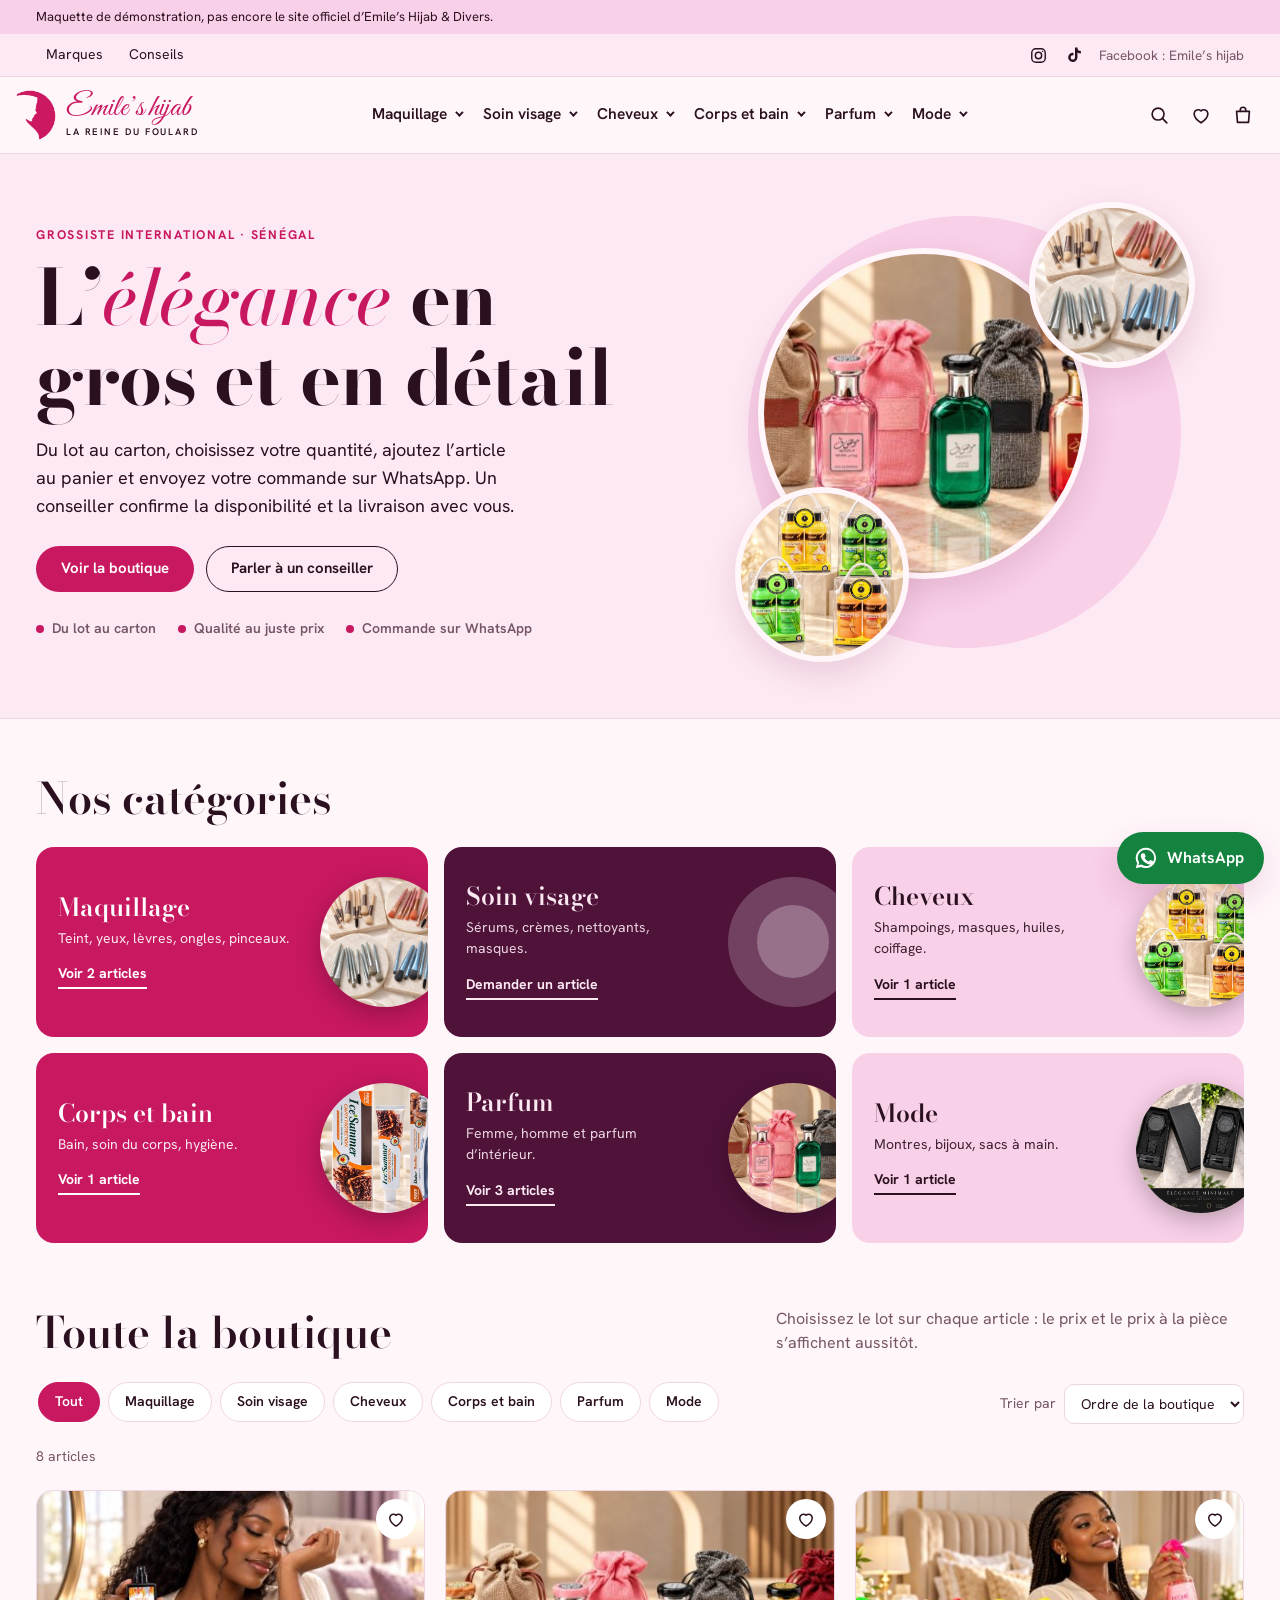
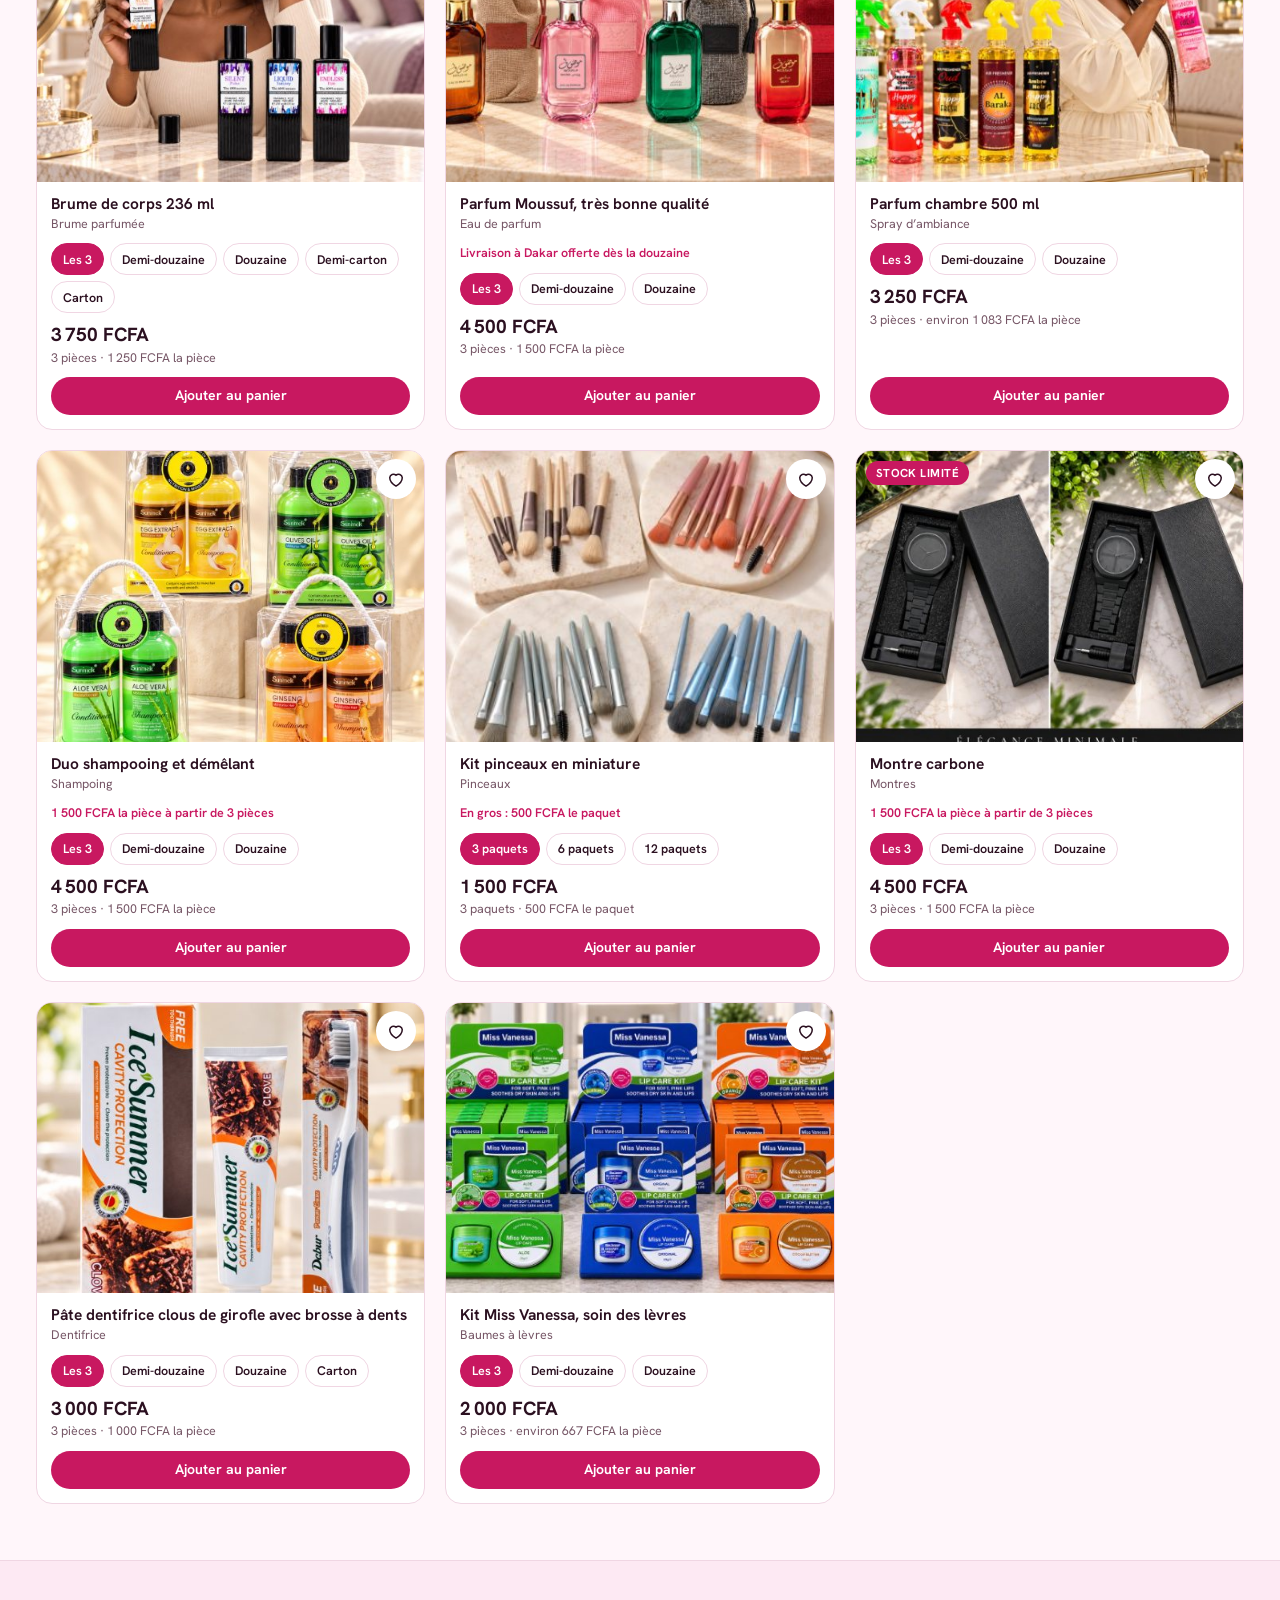
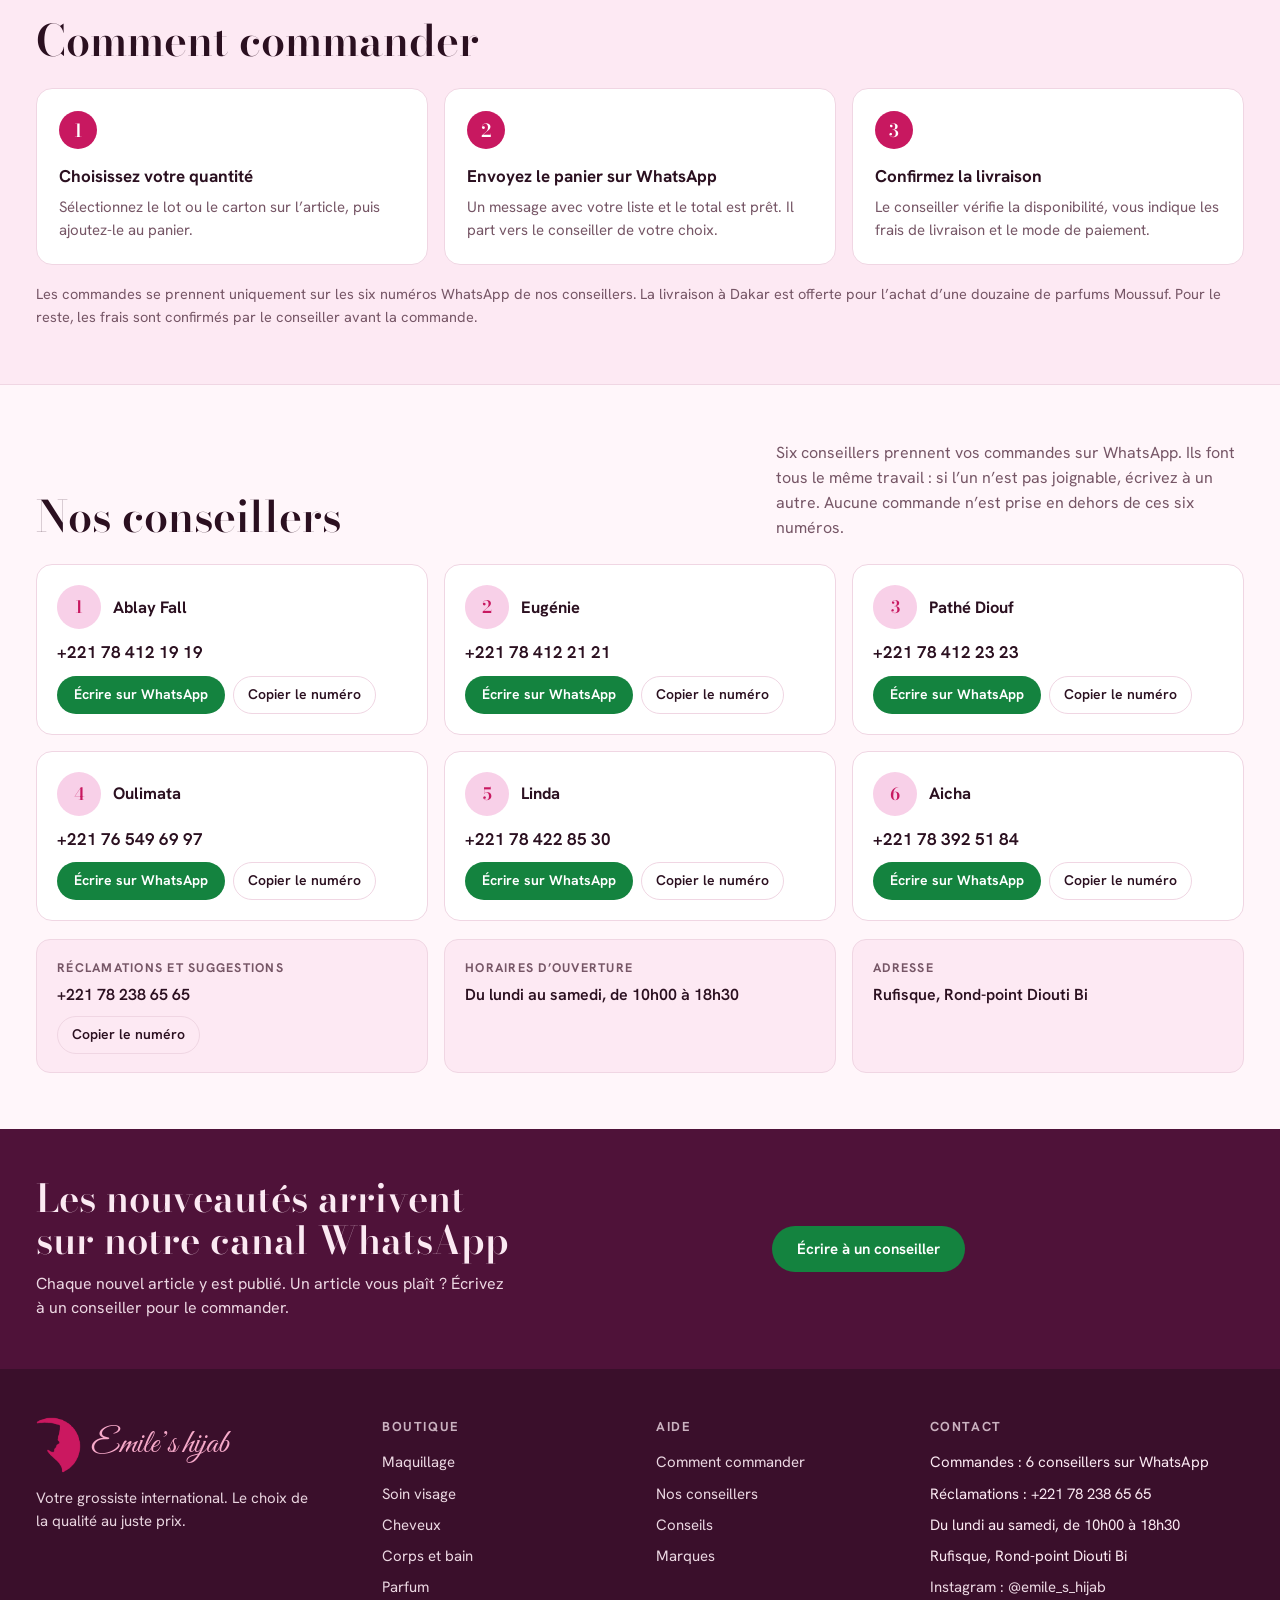
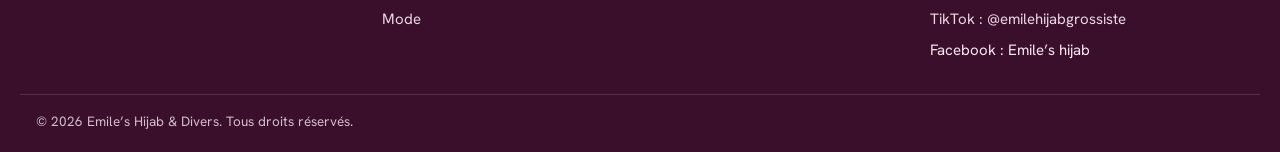
==== index.html @ d17f5749 "Place la boutique à la racine pour GitHub Pages index.html, _blob/ et .nojekyll sont maintenant à la" ====
<!doctype html><html><head><meta charset=utf8><meta name="robots" content="noindex,nofollow"><meta name=viewport content="width=device-width,initial-scale=1,viewport-fit=cover"><style>:root{color-scheme:light;box-sizing:border-box;padding-top:env(safe-area-inset-top,0px);padding-bottom:env(safe-area-inset-bottom,0px)}html{scroll-padding-top:env(safe-area-inset-top,0px)}body{margin:0;padding:0;font:14px -apple-system,BlinkMacSystemFont,sans-serif;background:#fff;color:#000}img{max-width:100%}[hidden]:not([hidden=until-found i]){display:none!important}</style></head><body>
<title>Emile’s Hijab & Divers</title>
<meta name="claude:viewport-fit-sides" content="cover">
<link rel="preconnect" href="https://fonts.googleapis.com">
<link rel="preconnect" href="https://fonts.gstatic.com" crossorigin>
<link rel="stylesheet" href="https://fonts.googleapis.com/css2?family=Bodoni+Moda:ital,opsz,wght@0,6..96,500;0,6..96,700;1,6..96,500&family=Great+Vibes&family=Hanken+Grotesk:wght@400;500;600;700&display=swap">
<style>
/* Concept : vitrine de boutique. Barre de rubriques, en-tête avec menus à colonnes, titre Bodoni sur rose poudré, photos rondes qui reprennent la sphère du logo, lots par quantité, panier qui envoie la commande sur WhatsApp. */
:root{
  --bg:#FFF6FA; --surface:#FFFFFF; --ink:#2B1020; --muted:#765666; --line:#F0D6E3;
  --brand:#C81860; --brand-deep:#A00F4D; --on-brand:#FFFFFF;
  --blush:#F8D0E8; --blush-soft:#FDE9F3;
  --plum:#3A0F2B; --on-plum:#FBE9F2; --aubergine:#4F1239;
  --wa:#14833F; --danger:#B3261E; --shadow:0 12px 32px rgba(120,20,70,.14);
  --font-display:'Bodoni Moda','Didot','Bodoni 72',Georgia,serif;
  --font-body:'Hanken Grotesk',system-ui,-apple-system,'Segoe UI',Roboto,sans-serif;
  --font-script:'Great Vibes','Snell Roundhand','Brush Script MT',cursive;
}
@media (prefers-color-scheme: dark){
  :root:not([data-theme="light"]){
    --bg:#1B0A14; --surface:#27101D; --ink:#FBEAF2; --muted:#C9A2B5; --line:#44202F;
    --brand:#F0679B; --brand-deep:#FF8DB8; --on-brand:#2B0A1B;
    --blush:#3F1B2D; --blush-soft:#2E1424;
    --plum:#12060D; --on-plum:#FBE9F2; --aubergine:#6B1D4C;
    --danger:#FF8A80; --shadow:0 12px 32px rgba(0,0,0,.45); color-scheme:dark;
  }
}
:root[data-theme="dark"]{
  --bg:#1B0A14; --surface:#27101D; --ink:#FBEAF2; --muted:#C9A2B5; --line:#44202F;
  --brand:#F0679B; --brand-deep:#FF8DB8; --on-brand:#2B0A1B;
  --blush:#3F1B2D; --blush-soft:#2E1424;
  --plum:#12060D; --on-plum:#FBE9F2; --aubergine:#6B1D4C;
  --danger:#FF8A80; --shadow:0 12px 32px rgba(0,0,0,.45); color-scheme:dark;
}

*,*::before,*::after{box-sizing:border-box}
[hidden]{display:none!important}
body{margin:0;background:var(--bg);color:var(--ink);font:400 16px/1.55 var(--font-body);-webkit-font-smoothing:antialiased;overflow-x:clip}
body::before{content:"";position:fixed;inset:0 0 auto;height:env(safe-area-inset-top,0px);z-index:60;background:var(--bg)}
img,svg{max-width:100%}
a{color:inherit}
button{font:inherit;color:inherit;cursor:pointer}
h1,h2,h3,p{margin:0}
ul{margin:0;padding:0;list-style:none}
:focus-visible{outline:3px solid var(--brand);outline-offset:2px;border-radius:6px}
.wrap{width:100%;max-width:1240px;margin-left:auto;margin-right:auto;padding-left:max(16px,env(safe-area-inset-left,0px));padding-right:max(16px,env(safe-area-inset-right,0px))}
.sr-only{position:absolute;width:1px;height:1px;overflow:hidden;clip:rect(0 0 0 0);white-space:nowrap}

/* Boutons */
.btn{display:inline-flex;align-items:center;justify-content:center;gap:8px;min-height:46px;padding:0 24px;border-radius:999px;border:1.5px solid transparent;font-weight:650;font-size:15px;text-decoration:none;text-align:center;transition:background .2s,transform .15s}
.btn:active{transform:scale(.98)}
.btn-primary{background:var(--brand);color:var(--on-brand)}
.btn-primary:hover{background:var(--brand-deep)}
.btn-ghost{background:transparent;border-color:var(--ink);color:var(--ink)}
.btn-ghost:hover{background:var(--ink);color:var(--bg)}
.btn-wa{background:var(--wa);color:#fff}
.btn-wa:hover{filter:brightness(1.1)}
.btn-wa[aria-disabled="true"]{opacity:.45;pointer-events:none}
.btn-sm{min-height:38px;padding:0 16px;font-size:14px}

/* Note d'aperçu */
.preview-note{background:var(--blush);color:var(--ink);font-size:13px}
.preview-in{display:flex;align-items:center;justify-content:space-between;gap:12px;padding-top:7px;padding-bottom:7px}
.preview-in button{border:0;background:none;width:32px;height:32px;border-radius:50%;flex:none;font-size:16px}
#noteClose{display:none}

/* Barre de rubriques */
.util{display:none;background:var(--blush-soft);border-bottom:1px solid var(--line);font-size:14px}
@media (min-width:900px){.util{display:block}}
.util-in{display:flex;align-items:center;justify-content:space-between;gap:16px;min-height:42px}
.util-links{display:flex;align-items:center;gap:6px}
.util-link{display:inline-flex;align-items:center;min-height:36px;padding:0 10px;border:0;background:none;border-radius:8px;font-size:14px;text-decoration:none}
.util-link:hover{color:var(--brand);background:var(--surface)}
.util-dd{position:relative}
.util-menu{position:absolute;left:0;top:100%;z-index:46;min-width:200px;padding:8px;background:var(--surface);border:1px solid var(--line);border-radius:12px;box-shadow:var(--shadow)}
.util-menu button{display:block;width:100%;padding:9px 12px;border:0;background:none;border-radius:8px;text-align:left;font-size:14.5px}
.util-menu button:hover{background:var(--blush-soft);color:var(--brand)}
.util-soc{display:flex;align-items:center;gap:2px;color:var(--muted);font-size:13.5px}
.util-soc a{display:grid;place-items:center;width:34px;height:34px;border-radius:50%;color:var(--ink)}
.util-soc a:hover{background:var(--surface);color:var(--brand)}
.util-soc .fb{margin-left:6px}

/* En-tête */
.site-head{position:sticky;top:env(safe-area-inset-top,0px);z-index:40;background:var(--bg);border-bottom:1px solid var(--line)}
.head-in{display:flex;align-items:center;gap:12px;min-height:76px}
.logo{display:flex;align-items:center;gap:10px;min-width:0;flex:0 1 auto;text-decoration:none}
.logo-mark{display:block;height:50px;width:auto;flex:none}
.logo-text{display:flex;flex-direction:column;gap:3px;min-width:0;white-space:nowrap}
.logo-name{font:400 28px/1 var(--font-script);color:var(--brand)}
.logo-tag{display:none;font:600 9.5px/1 var(--font-body);letter-spacing:.2em;text-transform:uppercase;color:var(--ink)}
@media (max-width:599px){.head-in{gap:4px}.logo{gap:8px}.logo-mark{height:42px}.logo-name{font-size:25px}.icon-btn{width:38px;height:38px}}
@media (max-width:480px){#favBtn{display:none}}
@media (min-width:600px){.logo-name{font-size:36px}.logo-tag{display:block}.logo-mark{height:56px}}
.icon-btn{position:relative;display:grid;place-items:center;flex:none;width:42px;height:42px;border:0;background:none;border-radius:50%;color:var(--ink)}
.icon-btn:hover{background:var(--blush-soft)}
.icon-btn .count{position:absolute;top:2px;right:0;min-width:18px;height:18px;padding:0 5px;border-radius:9px;background:var(--brand);color:var(--on-brand);font-size:11px;font-weight:700;line-height:18px;text-align:center;font-variant-numeric:tabular-nums}
.head-right{display:flex;align-items:center;gap:6px;margin-left:auto}
.head-actions{display:flex;align-items:center}
.menu-btn{order:-1}
.main-nav{display:none}
.phone{display:none;position:relative}
.phone-btn{display:flex;align-items:center;gap:10px;padding:4px 8px;border:0;background:none;border-radius:12px;text-align:left;color:var(--brand)}
.phone-btn:hover{background:var(--blush-soft)}
.phone-btn svg{flex:none}
.phone-txt{display:flex;flex-direction:column;line-height:1.2;white-space:nowrap}
.phone-txt b{font-size:17px;font-variant-numeric:tabular-nums}
.phone-txt small{font-size:12px;color:var(--muted)}
.phone-menu{position:absolute;right:0;top:calc(100% + 10px);z-index:46;width:300px;padding:12px;background:var(--surface);border:1px solid var(--line);border-radius:14px;box-shadow:var(--shadow)}
.phone-menu h3{font-size:13px;letter-spacing:.1em;text-transform:uppercase;color:var(--muted);margin:2px 4px 8px}
.phone-menu{max-height:calc(100vh - 150px);overflow-y:auto}
.phone-rule{margin:8px 4px;padding:8px 10px;background:var(--blush-soft);border-radius:10px;font-size:13px;color:var(--ink)}
.phone-info{border-top:1px solid var(--line);padding:6px 4px 0;font-size:13.5px}
.phone-info p{margin:8px 0}
.phone-info b{display:block;font-size:12px;letter-spacing:.08em;text-transform:uppercase;color:var(--muted);font-weight:700}
.phone-row{display:flex;align-items:center;justify-content:space-between;gap:10px;padding:8px 4px;border-top:1px solid var(--line);font-size:14.5px}
.phone-row b{display:block;font-variant-numeric:tabular-nums}
.phone-row span{color:var(--muted);font-size:12.5px}
@media (min-width:1100px){
  .menu-btn{display:none}
  .main-nav{display:block;flex:1;align-self:stretch}
  .main-nav>ul{display:flex;height:100%;justify-content:center;gap:2px}
  .main-nav>ul>li{display:flex;align-items:stretch}
  .main-nav>ul>li.rel{position:relative}
  .nav-link{display:flex;align-items:center;gap:8px;padding:0 14px;border:0;background:none;font-weight:600;font-size:15.5px;white-space:nowrap;text-decoration:none;border-bottom:3px solid transparent}
  .has-mega>.nav-link::after{content:"";width:6px;height:6px;border:solid currentColor;border-width:0 2px 2px 0;transform:rotate(45deg) translateY(-2px)}
  .nav-link:hover,.has-mega:focus-within>.nav-link,.has-mega:hover>.nav-link{color:var(--brand);border-bottom-color:var(--brand)}
  .mega-wide,.mega-flat{display:none;z-index:45;background:var(--surface);box-shadow:var(--shadow)}
  .mega-wide{position:absolute;left:0;right:0;top:100%;border-top:1px solid var(--line);max-height:calc(100vh - 160px);overflow:auto}
  .mega-flat{position:absolute;left:0;top:100%;min-width:260px;padding:10px;border:1px solid var(--line);border-radius:14px}
  .has-mega:hover>.mega-wide,.has-mega:focus-within>.mega-wide{display:block}
  .has-mega:hover>.mega-flat,.has-mega:focus-within>.mega-flat{display:block}
  .mega-wide-in{display:grid;grid-template-columns:repeat(auto-fit,minmax(210px,1fr));gap:26px 36px;padding-top:26px;padding-bottom:30px}
  .mega-col h3{margin-bottom:10px}
  .mega-col h3 button{padding:0;border:0;background:none;text-align:left;font:600 1.2rem/1.25 var(--font-display)}
  .mega-col h3 button:hover,.mega-col li button:hover{color:var(--brand)}
  .mega-col li button{display:block;padding:5px 0;border:0;background:none;text-align:left;font-size:15px}
  .mega-flat button{display:block;width:100%;padding:9px 12px;border:0;background:none;border-radius:8px;text-align:left;font-size:15px}
  .mega-flat button:hover{background:var(--blush-soft);color:var(--brand)}
  .mega-flat .all{font-weight:700;border-bottom:1px solid var(--line);border-radius:8px 8px 0 0;margin-bottom:4px}
}
@media (min-width:1100px){.site-head>.wrap{max-width:1440px}.nav-link{padding:0 10px!important}}
@media (min-width:1300px){.phone{display:block}}
@media (min-width:1100px) and (max-width:1419px){.logo-name{font-size:31px}.logo-mark{height:50px}}
@media (min-width:1420px){.nav-link{padding:0 13px!important}}
.search-row{border-top:1px solid var(--line);padding-top:10px;padding-bottom:12px}
.search-row input{width:100%;min-height:46px;padding:0 18px;border:1.5px solid var(--line);border-radius:999px;background:var(--surface);color:var(--ink);font:inherit}
.search-row input:focus{border-color:var(--brand);outline:none}

/* Héros */
.hero{background:var(--blush-soft);border-bottom:1px solid var(--line);overflow:hidden}
.hero-in{display:grid;grid-template-columns:1.05fr .95fr;gap:32px;align-items:center;padding-top:48px;padding-bottom:56px}
.eyebrow{font-size:12.5px;font-weight:700;letter-spacing:.14em;text-transform:uppercase;color:var(--brand)}
.hero h1{font:700 clamp(2.6rem,7vw,4.8rem)/1.04 var(--font-display);letter-spacing:-.01em;text-wrap:balance;margin:14px 0 18px}
.hero h1 em{font-style:italic;font-weight:500;color:var(--brand)}
.hero p.lead{max-width:48ch;font-size:18px;color:var(--ink)}
.hero-cta{display:flex;flex-wrap:wrap;gap:12px;margin-top:26px}
.hero-points{display:flex;flex-wrap:wrap;gap:8px 22px;margin-top:26px;font-size:14px;font-weight:600;color:var(--muted)}
.hero-points span::before{content:"";display:inline-block;width:8px;height:8px;margin-right:8px;border-radius:50%;background:var(--brand)}
.hero-art{position:relative;width:100%;max-width:460px;aspect-ratio:1;justify-self:center;animation:float 9s ease-in-out infinite}
.hero-art::before{content:"";position:absolute;inset:3%;border-radius:50%;background:var(--blush)}
.orb{position:absolute;margin:0;border-radius:50%;overflow:hidden;border:6px solid var(--bg);box-shadow:var(--shadow);background:var(--blush)}
.orb img{display:block;width:100%;height:100%;object-fit:cover}
.orb-1{left:5%;top:10%;width:72%;aspect-ratio:1}
.orb-2{right:0;top:0;width:36%;aspect-ratio:1}
.orb-3{left:0;bottom:0;width:38%;aspect-ratio:1}
@keyframes float{50%{transform:translateY(-8px)}}
@media (max-width:860px){
  .hero-in{grid-template-columns:1fr;padding-top:32px;padding-bottom:36px}
  .hero-art{max-width:340px}
}

/* Sections */
.section{padding-top:56px;padding-bottom:56px}
.sec-head{display:flex;align-items:flex-end;justify-content:space-between;flex-wrap:wrap;gap:8px 24px;margin-bottom:24px}
.sec-head h2{font:600 clamp(1.8rem,4.4vw,2.7rem)/1.1 var(--font-display);text-wrap:balance}
.sec-head p{color:var(--muted);max-width:52ch}
.section[id]{scroll-margin-top:96px}
.band{background:var(--blush-soft);border-top:1px solid var(--line);border-bottom:1px solid var(--line)}

/* Tuiles de catégories */
.tiles{display:grid;grid-template-columns:repeat(3,1fr);gap:16px}
.tile{position:relative;display:grid;grid-template-columns:1fr 130px;gap:8px;align-items:center;min-height:190px;padding:20px 0 20px 22px;border-radius:18px;overflow:hidden;text-align:left;color:inherit;text-decoration:none}
.tile h3{font:600 1.55rem/1.1 var(--font-display);margin-bottom:6px}
.tile p{font-size:14px;opacity:.9}
.tile .go{display:inline-block;margin-top:14px;font-weight:700;font-size:14px;border-bottom:2px solid currentColor;padding-bottom:2px}
.tile-art{display:block;width:130px;aspect-ratio:1;border-radius:50%;overflow:hidden;transform:translateX(22px);box-shadow:0 8px 24px rgba(0,0,0,.25)}
.tile-art img{display:block;width:100%;height:100%;object-fit:cover}
.tile-art.deco{background:rgba(255,255,255,.2);box-shadow:none;display:grid;place-items:center}
.tile-art.deco::after{content:"";width:56%;height:56%;border-radius:50%;background:rgba(255,255,255,.25)}
.tile-1{background:var(--brand);color:var(--on-brand)}
.tile-2{background:var(--aubergine);color:#FBE9F2}
.tile-3{background:var(--blush);color:var(--ink)}
@media (max-width:900px){.tiles{grid-template-columns:repeat(2,1fr)}}
@media (max-width:620px){.tiles{grid-template-columns:1fr}}

/* Boutique */
.shop{scroll-margin-top:100px;padding-top:8px}
.toolbar{display:flex;flex-wrap:wrap;align-items:center;justify-content:space-between;gap:12px 20px;margin-bottom:12px}
.chips{display:flex;gap:8px;overflow-x:auto;max-width:100%;padding:2px 2px 6px}
.chip{flex:none;min-height:40px;padding:0 16px;border:1.5px solid var(--line);border-radius:999px;background:var(--surface);font-weight:600;font-size:14px;white-space:nowrap}
.chip:hover{border-color:var(--brand)}
.chip[aria-pressed="true"]{background:var(--brand);border-color:var(--brand);color:var(--on-brand)}
.sort{display:flex;align-items:center;gap:8px;font-size:14px;color:var(--muted)}
.sort select{min-height:40px;padding:0 12px;border:1.5px solid var(--line);border-radius:10px;background:var(--surface);color:var(--ink);font:inherit}
.status{display:flex;flex-wrap:wrap;align-items:center;gap:10px;min-height:34px;margin-bottom:16px;font-size:14px;color:var(--muted)}
.pill{display:inline-flex;align-items:center;gap:6px;padding:4px 6px 4px 12px;border-radius:999px;background:var(--blush);color:var(--ink);font-weight:600}
.pill button{width:24px;height:24px;border:0;border-radius:50%;background:var(--surface);font-size:13px;line-height:1}
.grid{display:grid;grid-template-columns:repeat(2,minmax(0,1fr));gap:14px}
@media (min-width:820px){.grid{grid-template-columns:repeat(3,minmax(0,1fr));gap:20px}}
.card{display:flex;flex-direction:column;min-width:0;background:var(--surface);border:1px solid var(--line);border-radius:16px;overflow:hidden}
.card-art{position:relative;aspect-ratio:4/3;overflow:hidden;background:var(--blush-soft)}
.card-art img{display:block;width:100%;height:100%;object-fit:cover}
.badge{position:absolute;left:10px;top:10px;padding:3px 10px;border-radius:999px;background:var(--brand);color:var(--on-brand);font-size:11.5px;font-weight:700;letter-spacing:.04em;text-transform:uppercase}
.fav{position:absolute;right:8px;top:8px;display:grid;place-items:center;width:40px;height:40px;border:0;border-radius:50%;background:var(--surface);color:var(--ink)}
.fav svg{width:20px;height:20px;fill:none;stroke:currentColor;stroke-width:1.8}
.fav[aria-pressed="true"] svg{fill:var(--brand);stroke:var(--brand)}
.card-body{display:flex;flex-direction:column;gap:10px;flex:1;padding:12px 14px 14px}
.card h3{font:650 15.5px/1.3 var(--font-body)}
.meta{font-size:12.5px;color:var(--muted)}
.note{font-size:12.5px;font-weight:600;color:var(--brand)}
.packs{display:flex;flex-wrap:wrap;gap:6px}
.pack{min-height:32px;padding:0 11px;border:1.5px solid var(--line);border-radius:999px;background:var(--surface);font-size:12.5px;font-weight:600}
.pack:hover{border-color:var(--brand)}
.pack[aria-pressed="true"]{border-color:var(--brand);background:var(--brand);color:var(--on-brand)}
.price-row{display:flex;flex-direction:column;gap:0}
.price{font:700 19px/1.3 var(--font-body);font-variant-numeric:tabular-nums}
.pinfo{font-size:12.5px;color:var(--muted);font-variant-numeric:tabular-nums}
.card .btn{margin-top:auto;width:100%}
.empty{grid-column:1/-1;padding:44px 20px;text-align:center;border:1.5px dashed var(--line);border-radius:16px;color:var(--muted)}
.empty h3{font:600 1.35rem/1.25 var(--font-display);color:var(--ink);margin-bottom:6px}
.empty p{max-width:46ch;margin:0 auto 16px}
.empty-cta{display:flex;flex-wrap:wrap;justify-content:center;gap:10px}

/* Étapes */
.steps{display:grid;grid-template-columns:repeat(3,1fr);gap:16px;counter-reset:s;list-style:none;padding:0;margin:0}
.step{padding:22px;border:1px solid var(--line);border-radius:16px;background:var(--surface)}
.step::before{counter-increment:s;content:counter(s);display:grid;place-items:center;width:38px;height:38px;margin-bottom:14px;border-radius:50%;background:var(--brand);color:var(--on-brand);font:600 18px var(--font-display)}
.step h3{font-size:17px;margin-bottom:6px}
.step p{color:var(--muted);font-size:15px}
.ship-note{margin-top:18px;font-size:14.5px;color:var(--muted)}
@media (max-width:820px){.steps{grid-template-columns:1fr}}

/* Conseillers */
.advisors{display:grid;grid-template-columns:repeat(3,1fr);gap:16px}
.adv{display:flex;flex-direction:column;gap:10px;min-width:0;padding:20px;border:1px solid var(--line);border-radius:16px;background:var(--surface)}
.adv-top{display:flex;align-items:center;gap:12px}
.adv-dot{display:grid;place-items:center;flex:none;width:44px;height:44px;border-radius:50%;background:var(--blush);color:var(--brand);font:600 17px var(--font-display)}
.adv h3{font-size:16.5px;line-height:1.25}
.adv-num{margin-top:auto;font-weight:650;font-size:17px;font-variant-numeric:tabular-nums}
.adv-actions{display:flex;gap:8px;flex-wrap:wrap}
.adv-off{margin-top:auto;color:var(--muted);font-size:14.5px}
.adv.off{border-style:dashed;background:transparent}
.copy{min-height:38px;padding:0 14px;border:1.5px solid var(--line);border-radius:999px;background:transparent;font-size:14px;font-weight:600}
.copy:hover{border-color:var(--brand);color:var(--brand)}
@media (max-width:980px){.advisors{grid-template-columns:repeat(2,1fr)}}
@media (max-width:620px){.advisors{grid-template-columns:1fr}}

/* Infos pratiques */
.info-row{display:grid;grid-template-columns:repeat(3,1fr);gap:16px;margin-top:18px}
.info{padding:18px 20px;border-radius:14px;background:var(--blush-soft);border:1px solid var(--line)}
.info h3{font-size:12.5px;letter-spacing:.1em;text-transform:uppercase;color:var(--muted);margin-bottom:6px}
.info p{font-weight:600;font-variant-numeric:tabular-nums}
.info .copy{margin-top:8px}
@media (max-width:820px){.info-row{grid-template-columns:1fr}}

/* Conseils */
.tips{display:grid;grid-template-columns:repeat(3,1fr);gap:16px}
.tip{padding:24px;border-left:3px solid var(--brand);background:var(--surface);border-radius:0 14px 14px 0}
.tip h3{font:600 1.25rem/1.25 var(--font-display);margin-bottom:8px}
.tip p{color:var(--muted);font-size:15px}
@media (max-width:820px){.tips{grid-template-columns:1fr}}

/* Recherche en fenêtre */
.modal{position:fixed;inset:0;z-index:85;display:flex;align-items:flex-start;justify-content:center;padding:max(16px,env(safe-area-inset-top,0px)) max(16px,env(safe-area-inset-right,0px)) 16px max(16px,env(safe-area-inset-left,0px));background:rgba(20,5,14,.55);overflow-y:auto}
.modal[hidden]{display:none}
.modal-box{position:relative;width:100%;max-width:720px;margin-top:8vh;padding:34px 26px 28px;background:var(--surface);border-radius:20px;box-shadow:var(--shadow)}
.modal-x{position:absolute;top:8px;right:8px}
.modal h2{font:600 1.7rem/1.2 var(--font-display);text-align:center;margin:0 28px 18px}
.sfield{display:flex;align-items:center;gap:6px;padding:0 6px 0 18px;border:1.5px solid var(--line);border-radius:999px;background:var(--bg)}
.sfield:focus-within{border-color:var(--brand)}
.sfield input{flex:1;min-width:0;min-height:48px;border:0;background:none;color:var(--ink);font:inherit;outline:none}
.sres{margin-top:12px}
.sres-row{display:flex;align-items:center;gap:12px;width:100%;padding:8px;border:0;background:none;border-radius:12px;text-align:left}
.sres-row:hover{background:var(--blush-soft)}
.sres-row img{display:block;flex:none;width:48px;height:48px;border-radius:10px;object-fit:cover}
.sres-row b{display:block;font-size:15px;font-weight:650;line-height:1.3}
.sres-row>span{color:var(--ink)}
.sres-row span span{display:block;font-size:13px;color:var(--muted)}
.sfield input::-webkit-search-cancel-button{display:none}
.sres-all{margin-top:8px;width:100%}
.sres-none{padding:16px 8px;text-align:center;color:var(--muted)}
.slinks h3{font:600 1.15rem/1.2 var(--font-display);text-align:center;margin:26px 0 12px}
.slinks-grid{display:grid;grid-template-columns:repeat(2,1fr);gap:10px}
@media (min-width:620px){.slinks-grid{grid-template-columns:repeat(3,1fr)}}
.slink{display:flex;align-items:center;justify-content:space-between;gap:8px;min-height:48px;padding:0 16px;border:1.5px solid var(--line);border-radius:12px;background:var(--bg);color:var(--brand);font-weight:650;font-size:13.5px;letter-spacing:.05em;text-transform:uppercase}
.slink:hover{border-color:var(--brand)}

/* Pages Marques et Conseils */
.page-head{background:var(--blush-soft);border-bottom:1px solid var(--line)}
.page-head .wrap{padding-top:28px;padding-bottom:36px}
.crumbs{display:flex;align-items:center;gap:8px;margin-bottom:14px;font-size:14px;color:var(--muted)}
.crumbs button{padding:0;border:0;background:none;font-size:14px;color:var(--brand);text-decoration:underline}
.page-head h1{font:700 clamp(2rem,5vw,3.2rem)/1.08 var(--font-display);text-wrap:balance}
.page-head p{margin-top:10px;max-width:56ch;color:var(--muted);font-size:17px}
.brands{display:grid;grid-template-columns:repeat(auto-fill,minmax(230px,1fr));gap:16px}
.brand{display:flex;flex-direction:column;align-items:center;gap:12px;padding:26px 18px;border:1px solid var(--line);border-radius:18px;background:var(--surface);text-align:center}
.brand:hover{border-color:var(--brand);box-shadow:var(--shadow)}
.brand-art{display:block;width:132px;aspect-ratio:1;border-radius:50%;overflow:hidden;background:var(--blush);border:5px solid var(--blush-soft)}
.brand-art img{display:block;width:100%;height:100%;object-fit:cover}
.brand h2{font:600 1.5rem/1.15 var(--font-display)}
.brand span{font-size:14px;color:var(--muted)}
.brand .go{font-weight:700;color:var(--brand);border-bottom:2px solid currentColor;padding-bottom:1px}
.page-cta{display:flex;flex-wrap:wrap;align-items:center;justify-content:space-between;gap:12px 24px;margin-top:28px;padding:22px 24px;border-radius:16px;background:var(--blush-soft);border:1px solid var(--line)}
.page-cta p{max-width:52ch}
.articles{display:grid;grid-template-columns:repeat(3,1fr);gap:18px}
.article{display:flex;flex-direction:column;min-width:0;border:1px solid var(--line);border-radius:16px;overflow:hidden;background:var(--surface)}
.article-art{aspect-ratio:16/9;overflow:hidden;background:var(--blush-soft)}
.article-art img{display:block;width:100%;height:100%;object-fit:cover}
.article-body{display:flex;flex-direction:column;gap:8px;padding:18px 20px 20px}
.article h2{font:600 1.3rem/1.25 var(--font-display)}
.article .excerpt{color:var(--muted);font-size:15px}
.article details{margin-top:4px}
.article summary{display:inline-block;min-height:36px;padding:6px 0;font-weight:700;font-size:14.5px;color:var(--brand);cursor:pointer;list-style:none;border-bottom:2px solid transparent}
.article summary::-webkit-details-marker{display:none}
.article summary:hover{border-bottom-color:currentColor}
.article details[open] summary{margin-bottom:6px}
.article details p{font-size:15px;margin-bottom:10px}
@media (max-width:900px){.articles{grid-template-columns:repeat(2,1fr)}}
@media (max-width:620px){.articles{grid-template-columns:1fr}}

/* Canal WhatsApp */
.join{background:var(--aubergine);color:#FBE9F2}
.join-in{display:grid;grid-template-columns:1.2fr .8fr;gap:28px;align-items:center;padding-top:48px;padding-bottom:48px}
.join h2{font:600 clamp(1.7rem,4vw,2.4rem)/1.1 var(--font-display);margin-bottom:10px;text-wrap:balance}
.join p{opacity:.92;max-width:52ch}
.join-cta{display:flex;flex-wrap:wrap;gap:10px}
@media (max-width:820px){.join-in{grid-template-columns:1fr}}

/* Pied de page */
.foot{background:var(--plum);color:var(--on-plum)}
.foot-in{display:grid;grid-template-columns:1.3fr 1fr 1fr 1.3fr;gap:32px;padding-top:48px;padding-bottom:32px}
.foot h3{font-size:13px;letter-spacing:.12em;text-transform:uppercase;margin-bottom:14px;opacity:.75}
.foot ul{font-size:15px}
.foot li+li{margin-top:8px}
.foot a,.foot li button{color:inherit;text-decoration:none;border:0;background:none;padding:0;text-align:left;font-size:15px;opacity:.92}
.foot a:hover,.foot li button:hover{text-decoration:underline;opacity:1}
.foot-logo{display:flex;align-items:center;gap:10px;margin-bottom:14px}
.foot-logo img{display:block;height:56px;width:auto}
.foot-logo .logo-name{color:#F6A9C9;font-size:34px}
.foot p{font-size:15px;opacity:.9;max-width:34ch}
.foot-bottom{border-top:1px solid rgba(251,233,242,.18);padding-top:16px;padding-bottom:20px;font-size:13.5px;opacity:.8}
@media (max-width:900px){.foot-in{grid-template-columns:1fr 1fr}}
@media (max-width:520px){.foot-in{grid-template-columns:1fr}}

/* Tiroirs */
.scrim{position:fixed;inset:0;z-index:70;background:rgba(20,5,14,.5);opacity:0;visibility:hidden;transition:opacity .25s,visibility 0s .25s}
.scrim.open{opacity:1;visibility:visible;transition:opacity .25s}
.drawer{position:fixed;top:0;bottom:0;right:0;z-index:80;display:flex;flex-direction:column;width:min(440px,100%);background:var(--bg);box-shadow:var(--shadow);transform:translateX(100%);visibility:hidden;transition:transform .3s ease,visibility 0s .3s;padding-top:env(safe-area-inset-top,0px);padding-bottom:env(safe-area-inset-bottom,0px);padding-right:env(safe-area-inset-right,0px)}
.drawer.open{transform:none;visibility:visible;transition:transform .3s ease}
.drawer.left{right:auto;left:0;padding-right:0;padding-left:env(safe-area-inset-left,0px);transform:translateX(-100%)}
.drawer.left.open{transform:none}
.drawer-head{display:flex;align-items:center;justify-content:space-between;padding:12px 12px 12px 20px;border-bottom:1px solid var(--line)}
.drawer-head h2{font:600 1.4rem var(--font-display)}
.drawer-body{flex:1;overflow-y:auto;padding:16px 20px}
.drawer-foot{padding:16px 20px;border-top:1px solid var(--line);display:flex;flex-direction:column;gap:12px;background:var(--surface)}
.line{display:grid;grid-template-columns:72px 1fr auto;gap:12px;padding:14px 0;border-bottom:1px solid var(--line)}
.line-art{aspect-ratio:1;border-radius:12px;overflow:hidden;background:var(--blush)}
.line-art img{display:block;width:100%;height:100%;object-fit:cover}
.line h3{font:650 14.5px/1.3 var(--font-body)}
.line .meta{margin-top:2px}
.line-price{font-weight:700;font-size:14.5px;font-variant-numeric:tabular-nums;white-space:nowrap}
.qty{display:inline-flex;align-items:center;margin-top:8px;border:1.5px solid var(--line);border-radius:999px}
.qty button{width:34px;height:34px;border:0;background:none;border-radius:50%;font-size:18px;line-height:1}
.qty span{min-width:24px;text-align:center;font-weight:650;font-variant-numeric:tabular-nums}
.rm{margin-top:8px;margin-left:8px;border:0;background:none;color:var(--muted);font-size:13px;text-decoration:underline}
.sub-row{display:flex;justify-content:space-between;font-weight:700;font-size:17px;font-variant-numeric:tabular-nums}
.adv-select{display:flex;flex-direction:column;gap:4px;font-size:13px;color:var(--muted)}
.adv-select select{min-height:44px;padding:0 12px;border:1.5px solid var(--line);border-radius:10px;background:var(--bg);color:var(--ink);font:inherit}
.fine{font-size:12.5px;color:var(--muted)}
.cart-empty{padding:40px 8px;text-align:center;color:var(--muted)}
.cart-empty p{margin-bottom:16px}
.navlist details{border-bottom:1px solid var(--line)}
.navlist summary{display:flex;align-items:center;justify-content:space-between;min-height:52px;font-weight:650;list-style:none;cursor:pointer}
.navlist summary::-webkit-details-marker{display:none}
.navlist summary::after{content:"+";font-size:20px;font-weight:400}
.navlist details[open] summary::after{content:"–"}
.navlist .subs{padding-bottom:10px}
.navlist .subs button,.navlist .flat button{display:block;width:100%;min-height:42px;padding:0 8px;border:0;background:none;text-align:left;font-size:15.5px}
.navlist .subs .g{margin-top:8px;font-weight:700;color:var(--brand)}
.navlist .subs .it{padding-left:20px;font-size:15px}
.navlist .flat{margin-top:8px}
.navlist .flat>button{min-height:52px;font-weight:650;border-bottom:1px solid var(--line);padding:0}

/* Divers flottants */
.fab{position:fixed;right:calc(16px + env(safe-area-inset-right,0px));bottom:calc(16px + env(safe-area-inset-bottom,0px));z-index:50;display:inline-flex;align-items:center;gap:8px;min-height:52px;padding:0 20px 0 16px;border-radius:999px;background:var(--wa);color:#fff;font-weight:650;text-decoration:none;box-shadow:var(--shadow)}
@media (max-width:520px){.fab span{display:none}.fab{padding:0;width:52px;justify-content:center}}
.toast{position:fixed;left:50%;bottom:calc(84px + env(safe-area-inset-bottom,0px));z-index:90;max-width:min(92vw,420px);padding:11px 18px;border-radius:999px;background:var(--ink);color:var(--bg);font-size:14px;font-weight:600;text-align:center;transform:translate(-50%,16px);opacity:0;pointer-events:none;transition:opacity .2s,transform .2s}
.toast.show{opacity:1;transform:translate(-50%,0)}
@media (prefers-reduced-motion:reduce){
  *,*::before,*::after{animation:none!important;transition:none!important}
}
/* ===== Gestion des produits (réservé au propriétaire) ===== */
#page-gestion:not([hidden]) ~ .fab{display:none}
img.ph{object-fit:contain!important;padding:16%;opacity:.55;background:var(--blush-soft)}
.owner-bar{background:var(--aubergine);color:#FBE9F2;font-size:13.5px}
.owner-in{display:flex;align-items:center;flex-wrap:wrap;gap:6px 14px;padding-top:8px;padding-bottom:8px}
.owner-tag{padding:2px 10px;border-radius:999px;background:#F6A9C9;color:#3A0F2B;font-weight:700;font-size:12px;letter-spacing:.06em;text-transform:uppercase;white-space:nowrap}
.owner-msg{flex:1;min-width:190px;opacity:.9}
.owner-act{display:flex;flex-wrap:wrap;gap:8px}
.owner-btn{background:#FBE9F2;color:#3A0F2B}
.owner-btn:hover{background:#fff}

.draftbar{position:fixed;left:max(12px,env(safe-area-inset-left,0px));right:calc(80px + env(safe-area-inset-right,0px));bottom:calc(12px + env(safe-area-inset-bottom,0px));z-index:55;display:flex;align-items:center;flex-wrap:wrap;gap:8px 10px;max-width:560px;padding:10px 12px;background:var(--surface);border:1.5px solid var(--brand);border-radius:16px;box-shadow:var(--shadow);font-size:14px;font-weight:600}
#draftTxt{flex:1;min-width:130px}
#draftTxt::before{content:"";display:inline-block;width:10px;height:10px;margin-right:8px;border-radius:50%;background:var(--brand)}
@media (max-width:520px){#draftTxt{flex-basis:100%}}
.toast{border-radius:18px}

.adm-bar{display:flex;flex-wrap:wrap;gap:12px;align-items:center;margin-bottom:16px}
.adm-bar input{flex:1;min-width:200px;min-height:46px;padding:0 18px;border:1.5px solid var(--line);border-radius:999px;background:var(--surface);color:var(--ink);font:inherit;font-size:16px}
.adm-bar input:focus{border-color:var(--brand);outline:none}
.adm-sum{margin-bottom:18px;padding:16px 18px;border-radius:16px;border:1.5px solid var(--line);background:var(--surface)}
.adm-sum.dirty{border-color:var(--brand);background:var(--blush-soft)}
.adm-sum p{margin:0 0 6px}
.adm-sum .row{display:flex;flex-wrap:wrap;gap:8px;margin-top:12px}
.adm-warn{color:var(--danger);font-weight:600}
.adm-gone{display:flex;flex-wrap:wrap;gap:8px;margin-top:10px}
.adm-gone span{display:inline-flex;align-items:center;gap:4px;padding:2px 4px 2px 12px;border-radius:999px;background:var(--surface);border:1px dashed var(--muted);font-size:13.5px}
.adm-gone button{border:0;background:none;color:var(--brand);font-weight:700;text-decoration:underline;font-size:13px;padding:4px 8px;min-height:34px}
.adm-list{display:flex;flex-direction:column;gap:10px}
.adm-row{display:grid;grid-template-columns:64px 1fr auto;gap:8px 14px;align-items:center;padding:12px;border:1px solid var(--line);border-left:4px solid var(--line);border-radius:14px;background:var(--surface)}
.adm-row.new{border-left-color:var(--wa)}
.adm-row.mod{border-left-color:var(--brand)}
.adm-row.off .adm-thumb,.adm-row.off .adm-info{opacity:.6}
.adm-thumb{width:64px;height:64px;border-radius:12px;overflow:hidden;background:var(--blush-soft)}
.adm-thumb img{display:block;width:100%;height:100%;object-fit:cover}
.adm-info{min-width:0}
.adm-info h3{font:650 15.5px/1.3 var(--font-body);overflow-wrap:anywhere}
.adm-meta{font-size:13px;color:var(--muted)}
.adm-price{font-weight:700;font-size:14.5px;font-variant-numeric:tabular-nums}
.adm-tags{display:flex;flex-wrap:wrap;gap:6px;margin-top:4px}
.tagx{padding:2px 9px;border-radius:999px;background:var(--blush);color:var(--ink);font-size:11.5px;font-weight:700}
.tagx.new{background:var(--wa);color:#fff}
.tagx.mod{background:var(--brand);color:var(--on-brand)}
.tagx.off{background:var(--ink);color:var(--bg)}
.adm-act{display:flex;flex-wrap:wrap;justify-content:flex-end;gap:6px}
.adm-act .btn{min-height:40px;padding:0 14px;font-size:13.5px}
.adm-act .ib{display:grid;place-items:center;width:40px;height:40px;border:1.5px solid var(--line);border-radius:50%;background:transparent;font-size:15px;line-height:1}
.adm-act .ib:hover:not(:disabled){border-color:var(--brand);color:var(--brand)}
.adm-act .ib:disabled{opacity:.35;cursor:default}
.adm-act .ib.danger:hover:not(:disabled){border-color:var(--danger);color:var(--danger)}
@media (max-width:700px){
  .adm-row{grid-template-columns:64px 1fr}
  .adm-act{grid-column:1/-1;justify-content:flex-start}
}

#editModal{align-items:flex-start;padding:max(10px,env(safe-area-inset-top,0px)) max(10px,env(safe-area-inset-right,0px)) 0 max(10px,env(safe-area-inset-left,0px));overflow:hidden}
.ed-box{display:flex;flex-direction:column;max-width:680px;margin-top:2vh;max-height:calc(100vh - 2vh - 10px);max-height:calc(100dvh - 2vh - 10px);padding:0;overflow:hidden;border-radius:20px 20px 0 0}
.ed-head{display:flex;align-items:center;justify-content:space-between;gap:10px;padding:12px 8px 12px 22px;border-bottom:1px solid var(--line)}
.ed-head h2{margin:0;text-align:left;font:600 1.4rem/1.2 var(--font-display)}
.ed-body{flex:1;overflow-y:auto;padding:4px 22px 18px;overscroll-behavior:contain}
.ed-foot{display:flex;flex-wrap:wrap;gap:10px;align-items:center;padding:12px 22px calc(12px + env(safe-area-inset-bottom,0px));border-top:1px solid var(--line);background:var(--surface)}
.ed-foot .sp{flex:1}
.ed-foot .btn-del{color:var(--danger);border-color:var(--danger)}
.ed-foot .btn-del:hover{background:var(--danger);color:#fff}
@media (max-width:620px){
  #editModal{padding:0}
  .ed-box{margin-top:0;height:100vh;height:100dvh;max-height:none;border-radius:0}
  .ed-body,.ed-head,.ed-foot,.ed-err{padding-left:max(16px,env(safe-area-inset-left,0px));padding-right:max(16px,env(safe-area-inset-right,0px))}
  .ed-head{padding-right:8px}
}
.ed-sec{padding:18px 0;border-bottom:1px solid var(--line)}
.ed-sec:last-of-type{border-bottom:0}
.ed-sec>h3{font:600 1.15rem/1.2 var(--font-display);margin-bottom:12px}
.fld{display:flex;flex-direction:column;gap:6px;margin-bottom:14px}
.fld>label,.fld>.lab{font-size:13.5px;font-weight:650}
.fld input:not([type=checkbox]):not([type=range]),.fld select{width:100%;min-height:48px;padding:0 14px;border:1.5px solid var(--line);border-radius:12px;background:var(--bg);color:var(--ink);font:inherit;font-size:16px}
.fld input:focus,.fld select:focus{border-color:var(--brand);outline:none}
.fld input[aria-invalid="true"],.fld select[aria-invalid="true"]{border-color:var(--danger)}
.fld input[type=range]{width:100%;min-height:32px;accent-color:var(--brand)}
.hint{font-size:12.5px;color:var(--muted)}
.err{color:var(--danger);font-weight:600;font-size:14px}
.ed-err{padding:10px 22px;max-height:30vh;overflow-y:auto;border-top:1.5px solid var(--danger);background:var(--surface);color:var(--danger);font-size:14px;font-weight:600}
.ed-err p{margin:0}
.ed-err ul{padding-left:18px;margin:4px 0 0;list-style:disc}
.ed-frame{position:relative;aspect-ratio:4/3;max-width:360px;border-radius:16px;overflow:hidden;background:var(--blush-soft);border:1.5px dashed var(--line);margin-bottom:12px}
.ed-frame img{display:block;width:100%;height:100%;object-fit:cover}
.ed-noimg{position:absolute;inset:0;display:grid;place-content:center;justify-items:center;gap:6px;color:var(--muted);font-size:14px}
.ed-photo-btns{display:flex;flex-wrap:wrap;gap:8px;margin-bottom:12px}
.ed-busy{display:flex;align-items:center;gap:8px;font-size:14px;color:var(--muted);margin-bottom:10px}
.spin{display:inline-block;width:16px;height:16px;border-radius:50%;border:2.5px solid var(--line);border-top-color:var(--brand);animation:spin .8s linear infinite}
@keyframes spin{to{transform:rotate(360deg)}}
.ed-pack{display:grid;grid-template-columns:1.4fr .8fr 1fr auto;gap:0 10px;align-items:end;padding:12px;margin-bottom:10px;border:1px solid var(--line);border-radius:14px;background:var(--bg)}
.ed-pack .fld{margin-bottom:0}
.ed-pack .pk-x{margin-bottom:2px}
.pk-info{grid-column:1/-1;margin-top:8px;font-size:13px;color:var(--muted);font-variant-numeric:tabular-nums}
@media (max-width:560px){
  .ed-pack{grid-template-columns:1fr 1fr auto;gap:10px 10px}
  .ed-pack .pk-l{grid-column:1/3;grid-row:1}
  .ed-pack .pk-x{grid-column:3;grid-row:1}
  .ed-pack .pk-q{grid-column:1;grid-row:2}
  .ed-pack .pk-p{grid-column:2/4;grid-row:2}
  .pk-info{grid-row:3;margin-top:0}
}
.ed-chips{display:flex;flex-wrap:wrap;gap:8px;margin:10px 0 14px}
.ed-chips button{min-height:40px;padding:0 14px;border:1.5px dashed var(--brand);border-radius:999px;background:transparent;color:var(--brand);font-weight:650;font-size:13.5px}
.ed-chips button:disabled{opacity:.45;border-style:solid;border-color:var(--line);color:var(--muted);cursor:default}
.ed-calc{display:flex;flex-wrap:wrap;gap:10px;align-items:flex-end;padding:12px;border-radius:14px;background:var(--blush-soft)}
.ed-calc .fld{margin:0;flex:1;min-width:150px}
.ed-calc .hint{flex-basis:100%}
.checks{display:flex;flex-direction:column}
.chk{display:flex;align-items:center;gap:12px;min-height:44px;font-size:15px;cursor:pointer}
.chk input{width:22px;height:22px;accent-color:var(--brand);flex:none}

#sheet{z-index:88;align-items:center}
.sheet-box{max-width:460px;margin-top:0;padding:24px 22px 18px}
.sheet-box h3{font:600 1.35rem/1.25 var(--font-display);margin-bottom:10px}
.sheet-body{font-size:15px}
.sheet-body ul{padding-left:18px;list-style:disc;margin:8px 0}
.sheet-box .err{margin-top:10px}
.sheet-act{display:flex;flex-wrap:wrap;gap:10px;justify-content:flex-end;margin-top:18px}
.btn-danger{background:var(--danger);color:#fff}
.btn[disabled]{opacity:.5;pointer-events:none}
</style>

<div id="top" lang="fr">

<div class="preview-note" id="previewNote">
  <div class="wrap preview-in">
    <p>Maquette de démonstration, pas encore le site officiel d’Emile’s Hijab &amp; Divers.</p>
    <button type="button" id="noteClose" aria-label="Masquer ce message">✕</button>
  </div>
</div>

<div class="owner-bar" id="ownerBar" hidden>
  <div class="wrap owner-in">
    <span class="owner-tag">Mode gestion</span>
    <span class="owner-msg">Cette barre n’apparaît que pour vous. Les clients ne la voient pas.</span>
    <span class="owner-act">
      <button type="button" class="btn btn-sm owner-btn" data-adm="open">Gérer les produits</button>
      <button type="button" class="btn btn-sm btn-primary" id="ownerPub" data-adm="publish" hidden>Publier</button>
    </span>
  </div>
</div>

<div class="util">
  <div class="wrap util-in">
    <nav class="util-links" aria-label="Rubriques">
      <button type="button" class="util-link" data-page="marques">Marques</button>
      <button type="button" class="util-link" data-page="conseils">Conseils</button>
    </nav>
    <div class="util-soc" id="utilSoc"></div>
  </div>
</div>

<header class="site-head" id="siteHead">
  <div class="wrap head-in">
    <button class="icon-btn menu-btn" id="menuBtn" type="button" aria-label="Ouvrir le menu" aria-controls="navDrawer" aria-expanded="false">
      <svg width="24" height="24" viewBox="0 0 24 24" fill="none" stroke="currentColor" stroke-width="1.8" stroke-linecap="round"><path d="M4 7h16M4 12h16M4 17h16"/></svg>
    </button>
    <a class="logo" href="#top" data-page="home" aria-label="Emile’s hijab, la reine du foulard : accueil">
      <img class="logo-mark" src="[data-uri]" width="142" height="178" alt="">
      <span class="logo-text"><span class="logo-name">Emile’s hijab</span><span class="logo-tag">La reine du foulard</span></span>
    </a>
    <nav class="main-nav" aria-label="Catégories"><ul id="mainNav"></ul></nav>
    <div class="head-right">
      <div class="phone" id="phoneBox">
        <button class="phone-btn" id="phoneBtn" type="button" aria-expanded="false" aria-controls="phoneMenu">
          <svg width="26" height="26" viewBox="0 0 24 24" fill="currentColor" aria-hidden="true"><path d="M12 2.5a9.4 9.4 0 0 0-8.1 14.2L2.6 21.4l4.8-1.2A9.4 9.4 0 1 0 12 2.5zm0 1.9a7.5 7.5 0 1 1-3.9 13.9l-.4-.2-2.8.7.8-2.7-.2-.4A7.5 7.5 0 0 1 12 4.4zM8.9 7.6c-.2 0-.5.1-.7.3-.3.3-1 .9-1 2.3s1 2.7 1.1 2.9c.1.2 2 3.1 4.9 4.2 2.4.9 2.9.7 3.4.7.5-.1 1.7-.7 1.9-1.4.2-.7.2-1.2.2-1.4-.1-.1-.3-.2-.6-.4l-1.8-.9c-.2-.1-.4-.1-.6.1l-.8 1c-.1.2-.3.2-.6.1-.3-.1-1.1-.4-2.1-1.3-.8-.7-1.3-1.5-1.4-1.8-.2-.3 0-.4.1-.5l.4-.5c.1-.1.2-.3.3-.4.1-.2 0-.3 0-.5l-.8-1.9c-.2-.5-.4-.4-.6-.4z"/></svg>
          <span class="phone-txt"><b>Commander</b><small>6 conseillers WhatsApp</small></span>
          <svg width="14" height="14" viewBox="0 0 24 24" fill="none" stroke="currentColor" stroke-width="2.4" stroke-linecap="round" stroke-linejoin="round" aria-hidden="true"><path d="m6 9 6 6 6-6"/></svg>
        </button>
        <div class="phone-menu" id="phoneMenu" hidden></div>
      </div>
      <div class="head-actions">
        <button class="icon-btn" id="searchBtn" type="button" aria-label="Rechercher" aria-expanded="false" aria-controls="searchModal">
          <svg width="22" height="22" viewBox="0 0 24 24" fill="none" stroke="currentColor" stroke-width="1.8" stroke-linecap="round" stroke-linejoin="round"><circle cx="11" cy="11" r="6.5"/><path d="m16 16 4.5 4.5"/></svg>
        </button>
        <button class="icon-btn" id="favBtn" type="button" aria-label="Mes favoris">
          <svg width="22" height="22" viewBox="0 0 24 24" fill="none" stroke="currentColor" stroke-width="1.8" stroke-linecap="round" stroke-linejoin="round"><path d="M12 20.5s-7.5-4.6-7.5-10.1A4.4 4.4 0 0 1 12 7.6a4.4 4.4 0 0 1 7.5 2.8c0 5.5-7.5 10.1-7.5 10.1z"/></svg>
          <span class="count" id="favCount" hidden>0</span>
        </button>
        <button class="icon-btn" id="cartBtn" type="button" aria-label="Ouvrir le panier" aria-controls="cartDrawer">
          <svg width="22" height="22" viewBox="0 0 24 24" fill="none" stroke="currentColor" stroke-width="1.8" stroke-linecap="round" stroke-linejoin="round"><path d="M5 8h14l-1 12H6L5 8z"/><path d="M9 8V6.5a3 3 0 0 1 6 0V8"/></svg>
          <span class="count" id="cartCount" hidden>0</span>
        </button>
      </div>
    </div>
  </div>
</header>

<main id="home">
  <section class="hero" aria-labelledby="h1">
    <div class="wrap hero-in">
      <div>
        <p class="eyebrow">Grossiste international · Sénégal</p>
        <h1 id="h1">L’<em>élégance</em> en gros et en détail</h1>
        <p class="lead">Du lot au carton, choisissez votre quantité, ajoutez l’article au panier et envoyez votre commande sur WhatsApp. Un conseiller confirme la disponibilité et la livraison avec vous.</p>
        <div class="hero-cta">
          <button class="btn btn-primary" type="button" data-nav data-cat="all">Voir la boutique</button>
          <a class="btn btn-ghost" href="#conseillers">Parler à un conseiller</a>
        </div>
        <div class="hero-points"><span>Du lot au carton</span><span>Qualité au juste prix</span><span>Commande sur WhatsApp</span></div>
      </div>
      <div class="hero-art" aria-hidden="true">
        <figure class="orb orb-1"><img src="_blob/62324389ac9de58f697e6ee863d50e0b.jpg" alt=""></figure>
        <figure class="orb orb-2"><img src="_blob/7dd3dec41cac694073fe30db7f5b54cb.jpg" alt=""></figure>
        <figure class="orb orb-3"><img src="_blob/9a6f90df363fe571f50551f664d6e598.jpg" alt=""></figure>
      </div>
    </div>
  </section>

  <section class="section" aria-labelledby="h-cats">
    <div class="wrap">
      <div class="sec-head"><h2 id="h-cats">Nos catégories</h2></div>
      <div class="tiles" id="tiles"></div>
    </div>
  </section>

  <section class="section shop" id="boutique" aria-labelledby="h-shop">
    <div class="wrap">
      <div class="sec-head">
        <h2 id="h-shop">Toute la boutique</h2>
        <p>Choisissez le lot sur chaque article : le prix et le prix à la pièce s’affichent aussitôt.</p>
      </div>
      <div class="toolbar">
        <div class="chips" id="chips" role="group" aria-label="Filtrer par catégorie"></div>
        <label class="sort">Trier par
          <select id="sort">
            <option value="new">Ordre de la boutique</option>
            <option value="asc">Prix croissant</option>
            <option value="desc">Prix décroissant</option>
          </select>
        </label>
      </div>
      <div class="status" id="status" aria-live="polite"></div>
      <div class="grid" id="grid"></div>
    </div>
  </section>

  <section class="section band" id="commander" aria-labelledby="h-how">
    <div class="wrap">
      <div class="sec-head"><h2 id="h-how">Comment commander</h2></div>
      <ol class="steps">
        <li class="step"><h3>Choisissez votre quantité</h3><p>Sélectionnez le lot ou le carton sur l’article, puis ajoutez-le au panier.</p></li>
        <li class="step"><h3>Envoyez le panier sur WhatsApp</h3><p>Un message avec votre liste et le total est prêt. Il part vers le conseiller de votre choix.</p></li>
        <li class="step"><h3>Confirmez la livraison</h3><p>Le conseiller vérifie la disponibilité, vous indique les frais de livraison et le mode de paiement.</p></li>
      </ol>
      <p class="ship-note">Les commandes se prennent uniquement sur les six numéros WhatsApp de nos conseillers. La livraison à Dakar est offerte pour l’achat d’une douzaine de parfums Moussuf. Pour le reste, les frais sont confirmés par le conseiller avant la commande.</p>
    </div>
  </section>

  <section class="section" id="conseillers" aria-labelledby="h-adv">
    <div class="wrap">
      <div class="sec-head">
        <h2 id="h-adv">Nos conseillers</h2>
        <p>Six conseillers prennent vos commandes sur WhatsApp. Ils font tous le même travail : si l’un n’est pas joignable, écrivez à un autre. Aucune commande n’est prise en dehors de ces six numéros.</p>
      </div>
      <div class="advisors" id="advisors"></div>
      <div class="info-row" id="infoRow"></div>
    </div>
  </section>

  <section class="join" aria-labelledby="h-join">
    <div class="wrap join-in">
      <div>
        <h2 id="h-join">Les nouveautés arrivent sur notre canal WhatsApp</h2>
        <p>Chaque nouvel article y est publié. Un article vous plaît ? Écrivez à un conseiller pour le commander.</p>
      </div>
      <div class="join-cta">
        <a class="btn btn-primary" id="channelBtn" target="_blank" rel="noopener" href="#" hidden>Rejoindre le canal</a>
        <a class="btn btn-wa" id="joinAdv" target="_blank" rel="noopener" href="#">Écrire à un conseiller</a>
      </div>
    </div>
  </section>
</main>

<main id="page-marques" hidden>
  <div class="page-head"><div class="wrap">
    <nav class="crumbs" aria-label="Fil d’Ariane"><button type="button" data-page="home">Accueil</button><span aria-hidden="true">›</span><span>Marques</span></nav>
    <h1>Top marques</h1>
    <p>Les marques que vous trouvez en boutique. Touchez une marque pour voir ses articles.</p>
  </div></div>
  <section class="section" aria-label="Liste des marques"><div class="wrap">
    <div class="brands" id="brandGrid"></div>
    <div class="page-cta"><p>Une marque ne figure pas dans la liste ? Demandez à un conseiller, il vous dit si elle est disponible.</p><a class="btn btn-wa btn-sm" id="brandAsk" target="_blank" rel="noopener" href="#">Demander à un conseiller</a></div>
  </div></section>
</main>

<main id="page-conseils" hidden>
  <div class="page-head"><div class="wrap">
    <nav class="crumbs" aria-label="Fil d’Ariane"><button type="button" data-page="home">Accueil</button><span aria-hidden="true">›</span><span>Conseils</span></nav>
    <h1>Conseils</h1>
    <p>Quelques gestes simples pour bien utiliser vos parfums et vos soins.</p>
  </div></div>
  <section class="section" aria-label="Articles"><div class="wrap">
    <div class="articles" id="articleGrid"></div>
    <div class="page-cta"><p>Une question sur un article ou sur un produit ? Un conseiller vous répond sur WhatsApp.</p><a class="btn btn-wa btn-sm" id="tipAsk" target="_blank" rel="noopener" href="#">Écrire à un conseiller</a></div>
  </div></section>
</main>

<main id="page-gestion" hidden>
  <div class="page-head"><div class="wrap">
    <nav class="crumbs" aria-label="Fil d’Ariane"><button type="button" data-page="home">Accueil</button><span aria-hidden="true">›</span><span>Gestion des produits</span></nav>
    <h1>Gestion des produits</h1>
    <p>Ajoutez un produit, changez un prix ou retirez un article. Vos changements restent un brouillon : les clients ne les voient qu’après avoir touché « Publier ».</p>
  </div></div>
  <section class="section" aria-label="Liste des produits"><div class="wrap">
    <div class="adm-bar">
      <button type="button" class="btn btn-primary" data-adm="new">+ Ajouter un produit</button>
      <label class="sr-only" for="admQ">Chercher un produit</label>
      <input id="admQ" type="search" placeholder="Chercher un produit" autocomplete="off">
    </div>
    <div class="adm-sum" id="admSum" aria-live="polite"></div>
    <div class="adm-list" id="admList"></div>
    <p class="fine" style="margin-top:18px">Les catégories de la boutique (Maquillage, Soin visage, Cheveux, Corps et bain, Parfum, Mode) sont fixes. Pour en changer ou pour modifier les textes du site, demandez-le à la personne qui a créé le site.</p>
  </div></section>
</main>

<div class="modal" id="editModal" role="dialog" aria-modal="true" aria-labelledby="edTitle" hidden>
  <div class="modal-box ed-box">
    <div class="ed-head">
      <h2 id="edTitle">Ajouter un produit</h2>
      <button class="icon-btn" type="button" data-ed="cancel" aria-label="Fermer sans enregistrer"><svg width="22" height="22" viewBox="0 0 24 24" fill="none" stroke="currentColor" stroke-width="1.8" stroke-linecap="round"><path d="M6 6l12 12M18 6 6 18"/></svg></button>
    </div>
    <div class="ed-body" id="edBody"></div>
    <div class="ed-err" id="edErr" role="alert" hidden></div>
    <div class="ed-foot">
      <button type="button" class="btn btn-ghost btn-sm btn-del" id="edDel" data-ed="del" hidden>Supprimer ce produit</button>
      <span class="sp"></span>
      <button type="button" class="btn btn-ghost" data-ed="cancel">Annuler</button>
      <button type="button" class="btn btn-primary" data-ed="save">Enregistrer</button>
    </div>
  </div>
</div>

<div class="modal" id="sheet" role="dialog" aria-modal="true" aria-labelledby="sheetTitle" hidden>
  <div class="modal-box sheet-box">
    <h3 id="sheetTitle"></h3>
    <div class="sheet-body" id="sheetBody"></div>
    <p class="err" id="sheetErr" role="alert" hidden></p>
    <div class="sheet-act" id="sheetAct"></div>
  </div>
</div>

<div class="draftbar" id="draftBar" role="status" hidden>
  <span id="draftTxt"></span>
  <button type="button" class="btn btn-sm btn-ghost" data-adm="open">Voir</button>
  <button type="button" class="btn btn-sm btn-primary" data-adm="publish">Publier</button>
</div>

<div class="modal" id="searchModal" role="dialog" aria-modal="true" aria-labelledby="sm-title" hidden>
  <div class="modal-box">
    <button class="icon-btn modal-x" type="button" data-close-modal aria-label="Fermer la recherche"><svg width="22" height="22" viewBox="0 0 24 24" fill="none" stroke="currentColor" stroke-width="1.8" stroke-linecap="round"><path d="M6 6l12 12M18 6 6 18"/></svg></button>
    <h2 id="sm-title">Trouvez ce que vous cherchez</h2>
    <div class="sfield">
      <label class="sr-only" for="q">Rechercher un article</label>
      <input id="q" type="search" placeholder="Rechercher" autocomplete="off">
      <button class="icon-btn" type="button" id="qGo" aria-label="Lancer la recherche"><svg width="22" height="22" viewBox="0 0 24 24" fill="none" stroke="currentColor" stroke-width="1.8" stroke-linecap="round" stroke-linejoin="round"><circle cx="11" cy="11" r="6.5"/><path d="m16 16 4.5 4.5"/></svg></button>
    </div>
    <div class="sres" id="sRes" aria-live="polite"></div>
    <div class="slinks" id="sLinks"><h3>Liens de navigation</h3><div class="slinks-grid" id="sLinksGrid"></div></div>
  </div>
</div>

<footer class="foot">
  <div class="wrap foot-in">
    <div>
      <div class="foot-logo">
        <img src="[data-uri]" width="142" height="178" alt="">
        <span class="logo-name">Emile’s hijab</span>
      </div>
      <p>Votre grossiste international. Le choix de la qualité au juste prix.</p>
    </div>
    <div>
      <h3>Boutique</h3>
      <ul id="footCats"></ul>
    </div>
    <div>
      <h3>Aide</h3>
      <ul>
        <li><a href="#commander">Comment commander</a></li>
        <li><a href="#conseillers">Nos conseillers</a></li>
        <li><button type="button" data-page="conseils">Conseils</button></li>
        <li><button type="button" data-page="marques">Marques</button></li>
      </ul>
    </div>
    <div>
      <h3>Contact</h3>
      <ul id="footContact"></ul>
    </div>
  </div>
  <div class="wrap foot-bottom">© <span id="year">2026</span> Emile’s Hijab &amp; Divers. Tous droits réservés.</div>
</footer>

<a class="fab" id="fab" target="_blank" rel="noopener" href="#" aria-label="Écrire sur WhatsApp">
  <svg width="26" height="26" viewBox="0 0 24 24" fill="currentColor" aria-hidden="true"><path d="M12 2.5a9.4 9.4 0 0 0-8.1 14.2L2.6 21.4l4.8-1.2A9.4 9.4 0 1 0 12 2.5zm0 1.9a7.5 7.5 0 1 1-3.9 13.9l-.4-.2-2.8.7.8-2.7-.2-.4A7.5 7.5 0 0 1 12 4.4zM8.9 7.6c-.2 0-.5.1-.7.3-.3.3-1 .9-1 2.3s1 2.7 1.1 2.9c.1.2 2 3.1 4.9 4.2 2.4.9 2.9.7 3.4.7.5-.1 1.7-.7 1.9-1.4.2-.7.2-1.2.2-1.4-.1-.1-.3-.2-.6-.4l-1.8-.9c-.2-.1-.4-.1-.6.1l-.8 1c-.1.2-.3.2-.6.1-.3-.1-1.1-.4-2.1-1.3-.8-.7-1.3-1.5-1.4-1.8-.2-.3 0-.4.1-.5l.4-.5c.1-.1.2-.3.3-.4.1-.2 0-.3 0-.5l-.8-1.9c-.2-.5-.4-.4-.6-.4z"/></svg>
  <span>WhatsApp</span>
</a>

<div class="toast" id="toast" role="status" aria-live="polite"></div>
<div class="scrim" id="scrim"></div>

<aside class="drawer left" id="navDrawer" aria-hidden="true" aria-label="Menu">
  <div class="drawer-head"><h2>Menu</h2><button class="icon-btn" type="button" data-close aria-label="Fermer le menu"><svg width="22" height="22" viewBox="0 0 24 24" fill="none" stroke="currentColor" stroke-width="1.8" stroke-linecap="round"><path d="M6 6l12 12M18 6 6 18"/></svg></button></div>
  <div class="drawer-body navlist" id="navList"></div>
</aside>

<aside class="drawer" id="cartDrawer" aria-hidden="true" aria-label="Votre panier">
  <div class="drawer-head"><h2>Votre panier</h2><button class="icon-btn" type="button" data-close aria-label="Fermer le panier"><svg width="22" height="22" viewBox="0 0 24 24" fill="none" stroke="currentColor" stroke-width="1.8" stroke-linecap="round"><path d="M6 6l12 12M18 6 6 18"/></svg></button></div>
  <div class="drawer-body" id="cartBody"></div>
  <div class="drawer-foot">
    <div class="sub-row"><span>Total articles</span><span id="subtotal">0 FCFA</span></div>
    <label class="adv-select">Envoyer ma commande à
      <select id="cartAdvisor"></select>
    </label>
    <a class="btn btn-wa" id="waOrder" target="_blank" rel="noopener" href="#" aria-disabled="true">Envoyer ma commande sur WhatsApp</a>
    <p class="fine">Les frais de livraison et le paiement sont confirmés par le conseiller avant l’envoi.</p>
  </div>
</aside>

</div>

<script type="application/json" id="catalog-data">{"v":1,"rev":1,"products":[{"id":"p1","name":"Brume de corps 236 ml","cat":"parfum","group":"Parfum femme","sub":"Brume parfumée","img":"eb709ed181daf4049444fccc77612eb8","alt":"Brume de corps 236 ml, flacons noirs","packs":[["Les 3",3,3750],["Demi-douzaine",6,7500],["Douzaine",12,15000],["Demi-carton",48,48000],["Carton",96,96000]]},{"id":"p2","name":"Parfum Moussuf, très bonne qualité","cat":"parfum","group":"Parfum femme","sub":"Eau de parfum","brand":"Moussuf","img":"62324389ac9de58f697e6ee863d50e0b","alt":"Parfums Moussuf avec leurs pochons","note":"Livraison à Dakar offerte dès la douzaine","packs":[["Les 3",3,4500],["Demi-douzaine",6,9000],["Douzaine",12,18000]]},{"id":"p3","name":"Parfum chambre 500 ml","cat":"parfum","group":"Parfum intérieur","sub":"Spray d’ambiance","img":"a86da2d3939c31226be4380fa247a03d","alt":"Sprays parfum chambre 500 ml","packs":[["Les 3",3,3250],["Demi-douzaine",6,6500],["Douzaine",12,13000]]},{"id":"p4","name":"Duo shampooing et démêlant","cat":"cheveux","sub":"Shampoing","img":"9a6f90df363fe571f50551f664d6e598","alt":"Duos shampooing et démêlant en pochette","pos":"center 45%","note":"1 500 FCFA la pièce à partir de 3 pièces","packs":[["Les 3",3,4500],["Demi-douzaine",6,9000],["Douzaine",12,18000]]},{"id":"p5","name":"Kit pinceaux en miniature","cat":"maquillage","group":"Pinceaux et accessoires","sub":"Pinceaux","img":"7dd3dec41cac694073fe30db7f5b54cb","alt":"Kits de petits pinceaux de maquillage","pos":"center 40%","unit":"paquet","note":"En gros : 500 FCFA le paquet","packs":[["3 paquets",3,1500],["6 paquets",6,3000],["12 paquets",12,6000]]},{"id":"p6","name":"Montre carbone","cat":"mode","sub":"Montres","img":"bda24e2e6ea2dfd670a1f13c5d58a221","alt":"Montre carbone noire dans son coffret","pos":"center 15%","note":"1 500 FCFA la pièce à partir de 3 pièces","badge":"Stock limité","packs":[["Les 3",3,4500],["Demi-douzaine",6,9000],["Douzaine",12,18000]]},{"id":"p7","name":"Pâte dentifrice clous de girofle avec brosse à dents","cat":"corps","group":"Hygiène bucco-dentaire","sub":"Dentifrice","brand":"Ice Summer","img":"e62bc8a30ffec1ea4ddbe42b524293e5","alt":"Dentifrice clous de girofle et brosse à dents","pos":"center 25%","packs":[["Les 3",3,3000],["Demi-douzaine",6,6000],["Douzaine",12,12000],["Carton",96,86000]]},{"id":"p8","name":"Kit Miss Vanessa, soin des lèvres","cat":"maquillage","group":"Lèvres","sub":"Baumes à lèvres","brand":"Miss Vanessa","img":"22e34d11cf33c116961d12663314c320","alt":"Kits Miss Vanessa de soin des lèvres","packs":[["Les 3",3,2000],["Demi-douzaine",6,4000],["Douzaine",12,8000]]}]}</script>
<script type="text/plain" id="tpl-src">[base64]/[base64]/[base64]/aW1nU3JjKHAuaW1nKTonJ30KZnVuY3Rpb24gd2FMaW5rKHBob25lLHRleHQpe3JldHVybiAnaHR0cHM6Ly93YS5tZS8nK3Bob25lKyc/dGV4dD0nK2VuY29kZVVSSUNvbXBvbmVudCh0ZXh0KX0KZnVuY3Rpb24gdW5pdE9mKHApe3JldHVybiBwLnVuaXR8fCdwacOoY2UnfQp2YXIgVU5JVF9BUlQ9eydwacOoY2UnOidsYScsJ3BhcXVldCc6J2xlJywnYm/[base64]/[base64]/bmF2QnRuKGMsZy50aXRsZSxudWxsLGcudGl0bGUsJ2cnKTonJykrZy5pdGVtcy5tYXAoZnVuY3Rpb24ocyl7cmV0dXJuIG5hdkJ0bihjLGcudGl0bGUscyxzLGcudGl0bGU/[base64]/d2FMaW5rKGFkdi5waG9uZSxtc2cpOicjJzsKICBhLnNldEF0dHJpYnV0ZSgnYXJpYS1kaXNhYmxlZCcsb2s/[base64]/[base64]/[base64]/[base64]/[base64]/[base64]/[base64]/[base64]/[base64]/[base64]/[base64]/[base64]/[base64]/[base64]/[base64]/[base64]/[base64]/[base64]/[base64]/[base64]/[base64]/[base64]</script>
<script>
(function(){
'use strict';

/* ===== À MODIFIER : coordonnées et canal. Le catalogue se gère depuis la page « Gestion des produits ». ===== */
var SHOP={name:'Emile’s Hijab & Divers',channelUrl:'',
  service:'+221 78 238 65 65',            /* réclamations et suggestions */
  hours:'Du lundi au samedi, de 10h00 à 18h30',
  address:'Rufisque, Rond-point Diouti Bi',
  socials:[
    {id:'instagram',name:'Instagram',handle:'@emile_s_hijab',url:'https://www.instagram.com/emile_s_hijab/'},
    {id:'tiktok',name:'TikTok',handle:'@emilehijabgrossiste',url:'https://www.tiktok.com/@emilehijabgrossiste'}
  ],
  facebook:'Emile’s hijab'};            /* ajoutez facebookUrl quand vous avez le lien de la page */

/* Les six conseillers font le même travail : toutes les commandes passent par ces six numéros. */
var ADVISORS=[
  {name:'Ablay Fall',phone:'221784121919',label:'+221 78 412 19 19'},
  {name:'Eugénie',phone:'221784122121',label:'+221 78 412 21 21'},
  {name:'Pathé Diouf',phone:'221784122323',label:'+221 78 412 23 23'},
  {name:'Oulimata',phone:'221765496997',label:'+221 76 549 69 97'},
  {name:'Linda',phone:'221784228530',label:'+221 78 422 85 30'},
  {name:'Aicha',phone:'221783925184',label:'+221 78 392 51 84'}
];

var CATS=[
  {id:'maquillage',label:'Maquillage',groups:[
    {title:'Teint',items:['Anti-cerne et correcteur','Base de teint et fixateur','Blush, contouring et highlighter','Fond de teint','Poudre']},
    {title:'Yeux',items:['Crayon yeux','Eyeliner','Fard à paupières et fixateur','Faux cils','Mascara','Sourcils']},
    {title:'Lèvres',items:['Baumes à lèvres','Crayon à lèvres','Gloss','Gommage lèvres','Rouge à lèvres']},
    {title:'Ongles',items:['Faux ongles','Traitements ongles','Vernis','Dissolvant']},
    {title:'Pinceaux et accessoires',items:['Pinceaux','Papiers matifiants','Trousse de maquillage']}]},
  {id:'visage',label:'Soin visage',groups:[
    {title:'Type de soin',items:['Sérum','Crème de jour','Crème de nuit','Contour des yeux','Baumes et gommages à lèvres','Gommage et peeling','Masque visage','Protections solaires']},
    {title:'Démaquillant et nettoyant',items:['Démaquillant','Nettoyants','Tonique, lotion et essence','Savons visage']},
    {title:'Coffret soin visage',items:[]},
    {title:'Accessoires visage',items:['Gua sha et rouleau visage','Appareil beauté visage','Brosse nettoyante']}]},
  {id:'cheveux',label:'Cheveux',flat:true,groups:[
    {title:null,items:['Accessoires','Shampoing','Shampoing sec','Après-shampoing','Masque','Soin sans rinçage','Coffret soin capillaire','Coiffage','Coloration','Huiles essentielles','Huiles végétales','Vitamines']}]},
  {id:'corps',label:'Corps et bain',groups:[
    {title:'Bain et douche',items:['Accessoires bain','Gel douche gommant','Gel et crème de douche','Huile de douche','Mousse de douche','Perle, sel et cube de bain']},
    {title:'Soin du corps',items:['Bougie de massage','Déodorant','Gommage corps','Huiles végétales','Lait et crème','Rasage et après-rasage','Gel hydroalcoolique','Crème main','Gel nettoyant mains','Gommage main','Gommage pieds','Déodorant pieds','Masque pieds']},
    {title:'Hygiène bucco-dentaire',items:['Bain de bouche','Brosse à dents','Fil dentaire','Dentifrice']},
    {title:'Hygiène féminine',items:['Coupe menstruelle','Serviette hygiénique','Tampons','Toilette intime']},
    {title:'Coffret corps et bain',items:[]},
    {title:'Protections solaires',items:[]},
    {title:'Savons',items:[]}]},
  {id:'parfum',label:'Parfum',groups:[
    {title:'Parfum femme',items:['Déodorant','Brume parfumée','Eau de parfum','Eau de toilette']},
    {title:'Parfum homme',items:['Déodorant','Eau de parfum','Eau de toilette','Parfum']},
    {title:'Parfum intérieur',items:['Bougie parfumée','Désodorisant toilette','Diffuseur de voiture','Fondants parfumés','Huile parfumée à brûler','Poudre parfumée','Spray d’ambiance','Suspension parfumée']},
    {title:'Accessoires parfum',items:[]},
    {title:'Huile parfumée',items:[]}]},
  {id:'mode',label:'Mode',flat:true,groups:[
    {title:null,items:['Accessoires mode','Bijoux','Montres','Sac à main']}]}
];
var TILE_IMG={maquillage:'_blob/7dd3dec41cac694073fe30db7f5b54cb.jpg',cheveux:'_blob/9a6f90df363fe571f50551f664d6e598.jpg',corps:'_blob/e62bc8a30ffec1ea4ddbe42b524293e5.jpg',parfum:'_blob/62324389ac9de58f697e6ee863d50e0b.jpg',mode:'_blob/bda24e2e6ea2dfd670a1f13c5d58a221.jpg'};
var TILE_TEXT={maquillage:'Teint, yeux, lèvres, ongles, pinceaux.',visage:'Sérums, crèmes, nettoyants, masques.',cheveux:'Shampoings, masques, huiles, coiffage.',corps:'Bain, soin du corps, hygiène.',parfum:'Femme, homme et parfum d’intérieur.',mode:'Montres, bijoux, sacs à main.'};

/* ====================================================== */

var KEY='emiles-hijab-v2';
var AV=ADVISORS.filter(function(a){return a.phone});
var ADV0=AV[Math.floor(Math.random()*AV.length)];   /* conseiller proposé par défaut, tiré au hasard à chaque visite pour répartir les commandes */
function $(s,r){return (r||document).querySelector(s)}
function $$(s,r){return Array.prototype.slice.call((r||document).querySelectorAll(s))}
function fmt(n){return new Intl.NumberFormat('fr-FR').format(n)+' FCFA'}
function esc(s){return String(s).replace(/[&<>"']/g,function(c){return {'&':'&amp;','<':'&lt;','>':'&gt;','"':'&quot;',"'":'&#39;'}[c]})}
function norm(s){return String(s).toLowerCase().normalize('NFD').replace(/[̀-ͯ]/g,'')}
function byId(id){return PRODUCTS.filter(function(p){return p.id===id})[0]}
function byIdAll(id){return ALL.filter(function(p){return p.id===id})[0]}
function catById(id){return CATS.filter(function(c){return c.id===id})[0]||{id:id,label:'Autres',groups:[]}}
var urlCache={};
function imgSrc(v){
  if(!v)return '';
  if(urlCache[v])return urlCache[v];
  if(/^[0-9a-f]{32}$/.test(v))return '_blob/'+v+'.jpg';
  return /^(\/|https?:|data:)/.test(v)?v:'';
}
var PH=($('.logo-mark')||{}).src||'';
function imgEl(v,alt,extra){
  var s=imgSrc(v);
  return '<img'+(s?'':' class="ph"')+' src="'+esc(s||PH)+'" alt="'+esc(alt||'')+'"'+(extra?' '+extra:'')+'>';
}
function subLabel(p){return p.sub||p.group||catById(p.cat).label}
function firstImg(catId){var p=PRODUCTS.filter(function(x){return x.cat===catId&&x.img})[0];return p?imgSrc(p.img):''}
function waLink(phone,text){return 'https://wa.me/'+phone+'?text='+encodeURIComponent(text)}
function unitOf(p){return p.unit||'pièce'}
var UNIT_ART={'pièce':'la','paquet':'le','boîte':'la','sachet':'le','flacon':'le'};
function packInfo(p,pk){
  var u=unitOf(p),exact=pk[2]%pk[1]===0,per=Math.round(pk[2]/pk[1]);
  return pk[1]+' '+u+'s · '+(exact?'':'environ ')+fmt(per)+' '+(UNIT_ART[u]||'la')+' '+u;
}
function packLabel(p,pk){return /^\d/.test(pk[0])?pk[0]:pk[0]+' ('+pk[1]+' '+unitOf(p)+'s)'}
function countIn(catId){return PRODUCTS.filter(function(p){return p.cat===catId}).length}

/* ----- État ----- */
var state={cat:'all',group:null,sub:null,view:'all',brand:null,q:'',sort:'new'};
var VIEW_LABEL={new:'Nouveautés',promo:'Soldes',gift:'Idées cadeaux',fav:'Mes favoris'};
var cart=[],favs=[],sel={};
/* Catalogue publié (lu dans la page) et catalogue affiché (le brouillon du propriétaire, ou le publié). */
var LIVE=JSON.parse(document.getElementById('catalog-data').textContent);
LIVE.rev=LIVE.rev||1;LIVE.products=LIVE.products||[];
var ALL=[],PRODUCTS=[];
function sanitizeCart(){
  cart=cart.filter(function(i){
    var p=byId(i.id);if(!p)return false;
    var k=-1;
    if(i.lab!==undefined){p.packs.forEach(function(pk,j){if(k<0&&pk[0]===i.lab&&pk[1]===i.qn)k=j})}
    else if(p.packs[i.pi])k=i.pi;
    if(k<0)return false;
    i.pi=k;i.key=p.id+'|'+k;return true;
  });
  var seen={};
  cart=cart.filter(function(i){if(seen[i.key]){seen[i.key].qty+=i.qty;return false}seen[i.key]=i;return true});
  favs=favs.filter(byIdAll);
}
function applyCatalog(list){
  ALL=list;
  PRODUCTS=list.filter(function(p){return !p.hide&&p.packs&&p.packs.length});
  PRODUCTS.forEach(function(p){if(!sel[p.id]||sel[p.id].pi>=p.packs.length)sel[p.id]={pi:0}});
  sanitizeCart();
}
applyCatalog(LIVE.products);
try{
  var saved=JSON.parse(localStorage.getItem(KEY)||'null');
  if(saved){cart=saved.cart||[];favs=saved.favs||[];sanitizeCart()}
}catch(e){}
function persist(){try{localStorage.setItem(KEY,JSON.stringify({cart:cart,favs:favs}))}catch(e){}}

/* ----- Menus ----- */
function navBtn(c,g,s,label,cls){
  return '<button type="button"'+(cls?' class="'+cls+'"':'')+' data-nav data-cat="'+c.id+'"'+(g?' data-group="'+esc(g)+'"':'')+(s?' data-sub="'+esc(s)+'"':'')+'>'+esc(label)+'</button>';
}
function renderNav(){
  var li='';
  CATS.forEach(function(c){
    var inner;
    if(c.flat){
      inner='<div class="mega-flat">'+navBtn(c,null,null,'Tout voir','all')+c.groups[0].items.map(function(s){return navBtn(c,null,s,s)}).join('')+'</div>';
    }else{
      inner='<div class="mega-wide"><div class="wrap mega-wide-in">'+c.groups.map(function(g){
        return '<div class="mega-col"><h3>'+navBtn(c,g.title,null,g.title)+'</h3>'
          +(g.items.length?'<ul>'+g.items.map(function(s){return '<li>'+navBtn(c,g.title,s,s)+'</li>'}).join('')+'</ul>':'')+'</div>';
      }).join('')+'</div></div>';
    }
    li+='<li class="has-mega'+(c.flat?' rel':'')+'"><button type="button" class="nav-link" data-nav data-cat="'+c.id+'" aria-haspopup="true">'+esc(c.label)+'</button>'+inner+'</li>';
  });
  $('#mainNav').innerHTML=li;

  var m='';
  CATS.forEach(function(c){
    m+='<details><summary>'+esc(c.label)+'</summary><div class="subs">'+navBtn(c,null,null,'Tout voir')+c.groups.map(function(g){
      return (g.title?navBtn(c,g.title,null,g.title,'g'):'')+g.items.map(function(s){return navBtn(c,g.title,s,s,g.title?'it':'')}).join('');
    }).join('')+'</div></details>';
  });
  m+='<div class="flat"><button type="button" data-page="marques">Marques</button><button type="button" data-page="conseils">Conseils</button><button type="button" data-jump="#conseillers">Nos conseillers</button><button type="button" data-nav data-view="fav">Mes favoris</button></div>';
  $('#navList').innerHTML=m;

  $('#footCats').innerHTML=CATS.map(function(c){return '<li>'+navBtn(c,null,null,c.label)+'</li>'}).join('');
}
function brandList(){
  var seen={},out=[];
  PRODUCTS.forEach(function(p){if(p.brand&&!seen[p.brand]){seen[p.brand]=1;out.push(p.brand)}});
  return out.sort();
}

function renderTiles(){
  var cls=['tile-1','tile-2','tile-3','tile-1','tile-2','tile-3'];
  $('#tiles').innerHTML=CATS.map(function(c,i){
    var n=countIn(c.id),img=TILE_IMG[c.id]||firstImg(c.id);
    var art=img?'<span class="tile-art"><img src="'+img+'" alt="" loading="lazy"></span>':'<span class="tile-art deco"></span>';
    return '<a href="#boutique" class="tile '+cls[i%6]+'" data-nav data-cat="'+c.id+'"><span><h3>'+esc(c.label)+'</h3><p>'+esc(TILE_TEXT[c.id]||'')+'</p><span class="go">'+(n?'Voir '+n+(n>1?' articles':' article'):'Demander un article')+'</span></span>'+art+'</a>';
  }).join('');
}

/* ----- Boutique ----- */
function textMatch(p,q){return norm(p.name+' '+(p.sub||'')+' '+(p.group||'')+' '+(p.brand||'')+' '+catById(p.cat).label).indexOf(q)>=0}
function visible(){
  var q=norm(state.q);
  var list=PRODUCTS.filter(function(p){
    if(state.cat!=='all'&&p.cat!==state.cat)return false;
    if(state.group&&p.group!==state.group)return false;
    if(state.sub&&p.sub!==state.sub)return false;
    if(state.brand&&p.brand!==state.brand)return false;
    if(state.view==='fav'&&favs.indexOf(p.id)<0)return false;
    if((state.view==='new'||state.view==='promo'||state.view==='gift')&&(p.tags||[]).indexOf(state.view)<0)return false;
    if(q&&!textMatch(p,q))return false;
    return true;
  });
  if(state.sort==='asc')list.sort(function(a,b){return a.packs[0][2]-b.packs[0][2]});
  if(state.sort==='desc')list.sort(function(a,b){return b.packs[0][2]-a.packs[0][2]});
  return list;
}

function cardHTML(p){
  var s=sel[p.id],pk=p.packs[s.pi];
  var isFav=favs.indexOf(p.id)>=0;
  return '<article class="card" data-card="'+p.id+'">'
   +'<div class="card-art">'+imgEl(p.img,p.alt||p.name,'loading="lazy" style="object-position:'+esc(p.pos||'center')+'"')+(p.badge?'<span class="badge">'+esc(p.badge)+'</span>':'')
   +'<button type="button" class="fav" data-fav aria-pressed="'+isFav+'" aria-label="'+(isFav?'Retirer des favoris : ':'Ajouter aux favoris : ')+esc(p.name)+'"><svg viewBox="0 0 24 24" stroke-linecap="round" stroke-linejoin="round"><path d="M12 20.5s-7.5-4.6-7.5-10.1A4.4 4.4 0 0 1 12 7.6a4.4 4.4 0 0 1 7.5 2.8c0 5.5-7.5 10.1-7.5 10.1z"/></svg></button></div>'
   +'<div class="card-body"><div><h3>'+esc(p.name)+'</h3><p class="meta">'+esc(subLabel(p))+'</p></div>'
   +(p.note?'<p class="note">'+esc(p.note)+'</p>':'')
   +'<div class="packs" role="group" aria-label="Lot pour '+esc(p.name)+'">'+p.packs.map(function(k,i){
      return '<button type="button" class="pack" data-pack="'+i+'" aria-pressed="'+(i===s.pi)+'" title="'+k[1]+' '+unitOf(p)+'s">'+esc(k[0])+'</button>';
    }).join('')+'</div>'
   +'<div class="price-row"><span class="price" data-price>'+fmt(pk[2])+'</span><span class="pinfo" data-pinfo>'+esc(packInfo(p,pk))+'</span></div>'
   +'<button type="button" class="btn btn-primary btn-sm" data-add>Ajouter au panier</button></div></article>';
}

function filterLabel(){
  var parts=[];
  if(state.view!=='all')parts.push(VIEW_LABEL[state.view]);
  if(state.cat!=='all')parts.push(catById(state.cat).label);
  if(state.group)parts.push(state.group);
  if(state.sub)parts.push(state.sub);
  if(state.brand)parts.push('Marque '+state.brand);
  if(state.q)parts.push('« '+state.q+' »');
  return parts;
}
function emptyHTML(parts){
  if(state.q)return '<div class="empty"><h3>Aucun résultat</h3><p>Aucun article ne correspond à « '+esc(state.q)+' ». Essayez un autre mot ou demandez à un conseiller.</p><div class="empty-cta"><button type="button" class="btn btn-ghost btn-sm" data-nav data-cat="all">Voir toute la boutique</button></div></div>';
  var what=parts.join(' › ');
  if(state.view==='new'||state.view==='promo'||state.view==='gift'){
    var cta2='';
    cta2+='<a class="btn btn-wa btn-sm" target="_blank" rel="noopener" href="'+waLink(ADV0.phone,'Bonjour '+SHOP.name+', qu’avez-vous comme '+VIEW_LABEL[state.view].toLowerCase()+' ?')+'">Demander à un conseiller</a>';
    cta2+='<button type="button" class="btn btn-ghost btn-sm" data-nav data-cat="all">Voir toute la boutique</button>';
    return '<div class="empty"><h3>'+esc(VIEW_LABEL[state.view])+' : bientôt ici</h3><p>Les nouveaux articles sont annoncés sur le canal WhatsApp de la boutique. Un conseiller vous dit ce qui est disponible.</p><div class="empty-cta">'+cta2+'</div></div>';
  }
  var cta='';
  cta+='<a class="btn btn-wa btn-sm" target="_blank" rel="noopener" href="'+waLink(ADV0.phone,'Bonjour '+SHOP.name+', je cherche : '+what+'.')+'">Écrire à un conseiller</a>';
  cta+='<button type="button" class="btn btn-ghost btn-sm" data-nav data-cat="all">Voir toute la boutique</button>';
  return '<div class="empty"><h3>Pas encore d’article en ligne ici</h3><p>Rien n’est affiché pour « '+esc(what)+' » pour le moment. Demandez à un conseiller ce qui est disponible, il vous répond sur WhatsApp.</p><div class="empty-cta">'+cta+'</div></div>';
}

function renderShop(){
  var list=visible(),parts=filterLabel();
  $('#grid').innerHTML=list.length?list.map(cardHTML).join(''):emptyHTML(parts);

  var chips='<button type="button" class="chip" data-nav data-cat="all" aria-pressed="'+(parts.length===0)+'">Tout</button>';
  CATS.forEach(function(c){chips+='<button type="button" class="chip" data-nav data-cat="'+c.id+'" aria-pressed="'+(state.cat===c.id&&state.view==='all'&&!state.brand&&!state.q)+'">'+esc(c.label)+'</button>'});
  $('#chips').innerHTML=chips;

  var onlyCat=parts.length===1&&state.cat!=='all';
  var pill=parts.length&&!onlyCat?'<span class="pill">'+esc(parts.join(' › '))+'<button type="button" data-nav data-cat="all" aria-label="Effacer le filtre">✕</button></span>':'';
  $('#status').innerHTML=pill+'<span>'+list.length+(list.length>1?' articles':' article')+'</span>';
}

function go(f,scroll){
  state.cat=f.cat||'all';state.group=f.group||null;state.sub=f.sub||null;state.view=f.view||'all';state.brand=f.brand||null;state.q='';
  $('#q').value='';
  closeAll();closeMenus();closeSearch();
  showPage(null,{top:false});
  renderShop();
  if(scroll!==false)scrollTo_('#boutique');
}
function scrollTo_(sel){
  var el=$(sel);if(!el)return;
  var reduce=window.matchMedia&&window.matchMedia('(prefers-reduced-motion: reduce)').matches;
  el.scrollIntoView({behavior:reduce?'auto':'smooth',block:'start'});
}

/* ----- Panier ----- */
function qtyTotal(){return cart.reduce(function(n,i){return n+i.qty},0)}
function lineTotal(i){return byId(i.id).packs[i.pi][2]*i.qty}
function subtotal(){return cart.reduce(function(n,i){return n+lineTotal(i)},0)}
function addToCart(p){
  var pi=sel[p.id].pi,key=p.id+'|'+pi;
  var ex=cart.filter(function(i){return i.key===key})[0];
  if(ex)ex.qty++;else cart.push({key:key,id:p.id,pi:pi,qty:1,lab:p.packs[pi][0],qn:p.packs[pi][1]});
  persist();renderCart();
  toast('Ajouté au panier : '+p.name);
}
function renderCart(){
  var n=qtyTotal(),sub=subtotal();
  var cc=$('#cartCount');cc.textContent=n;cc.hidden=n===0;
  var fc=$('#favCount');fc.textContent=favs.length;fc.hidden=favs.length===0;
  $('#cartBtn').setAttribute('aria-label','Ouvrir le panier, '+n+(n>1?' lots':' lot'));

  var body=$('#cartBody');
  if(!cart.length){
    body.innerHTML='<div class="cart-empty"><p>Votre panier est vide.</p><button type="button" class="btn btn-primary btn-sm" data-nav data-cat="all">Voir la boutique</button></div>';
  }else{
    body.innerHTML=cart.map(function(i){
      var p=byId(i.id),pk=p.packs[i.pi];
      return '<div class="line" data-key="'+esc(i.key)+'"><div class="line-art">'+imgEl(p.img,'')+'</div>'
       +'<div><h3>'+esc(p.name)+'</h3><p class="meta">'+esc(packLabel(p,pk))+'</p>'
       +'<div><span class="qty"><button type="button" data-q="-1" aria-label="Retirer un lot">−</button><span>'+i.qty+'</span><button type="button" data-q="1" aria-label="Ajouter un lot">+</button></span><button type="button" class="rm" data-rm>Supprimer</button></div></div>'
       +'<div class="line-price">'+fmt(lineTotal(i))+'</div></div>';
    }).join('');
  }
  $('#subtotal').textContent=fmt(sub);

  var adv=AV[+$('#cartAdvisor').value||0]||ADV0;
  var lines=cart.map(function(i){
    var p=byId(i.id),pk=p.packs[i.pi];
    return '• '+i.qty+' × '+p.name+' – '+packLabel(p,pk)+' : '+fmt(lineTotal(i));
  });
  var msg='Bonjour '+SHOP.name+', je souhaite commander :\n'+lines.join('\n')+'\n\nTotal articles : '+fmt(sub)+' (livraison à confirmer)\nMon quartier / ma ville : ';
  var a=$('#waOrder'),ok=cart.length&&adv;
  a.href=ok?waLink(adv.phone,msg):'#';
  a.setAttribute('aria-disabled',ok?'false':'true');
}

/* ----- Tiroirs, menus, notifications ----- */
var lastTrigger=null;
function closeAll(){
  $$('.drawer').forEach(function(d){d.classList.remove('open');d.setAttribute('aria-hidden','true')});
  $('#scrim').classList.remove('open');
  $('#menuBtn').setAttribute('aria-expanded','false');
  document.body.style.overflow='';
}
function closeMenus(){
  $('#phoneMenu').hidden=true;$('#phoneBtn').setAttribute('aria-expanded','false');
}
function openDrawer(id,trigger){
  closeAll();closeMenus();
  var d=$(id);d.classList.add('open');d.setAttribute('aria-hidden','false');
  $('#scrim').classList.add('open');
  document.body.style.overflow='hidden';
  lastTrigger=trigger||null;
  var c=$('[data-close]',d);if(c)c.focus();
}
function toggleMenu(btn,menu){
  var open=menu.hidden;
  closeMenus();
  menu.hidden=!open;btn.setAttribute('aria-expanded',String(open));
}
var toastTimer;
function toast(t,ms){
  var el=$('#toast');el.textContent=t;el.classList.add('show');
  clearTimeout(toastTimer);toastTimer=setTimeout(function(){el.classList.remove('show')},ms||2000);
}

/* ----- Pages (Marques, Conseils) ----- */
var PAGES=['marques','conseils','gestion'],current=null;
function showPage(name,opt){
  var keepHash=name==='gestion'&&!ME.edit&&!ME.checked;
  if(name==='gestion'&&!ME.edit)name=null;
  var known=PAGES.indexOf(name)>=0;
  closeAll();closeMenus();closeSearch();
  current=known?name:null;
  $('#home').hidden=known;
  PAGES.forEach(function(p){$('#page-'+p).hidden=p!==name});
  if(!known&&!keepHash)clearHash();
  if(name==='gestion')renderAdmin();
  updateDraftUI();
  if(!opt||opt.top!==false)window.scrollTo(0,0);
}
function setHash(h){try{if(location.hash!==h)location.hash=h}catch(e){}}
function clearHash(){try{if(location.hash==='#marques'||location.hash==='#conseils'||location.hash==='#gestion')history.replaceState(null,'',location.pathname+location.search)}catch(e){}}
function route(){
  var h=(location.hash||'').replace('#','');
  if(PAGES.indexOf(h)>=0){showPage(h);return}
  var wasPage=current!==null;
  showPage(null,{top:false});
  if(wasPage){if(h&&h!=='top')setTimeout(function(){scrollTo_('#'+h)},0);else window.scrollTo(0,0)}
}
function renderBrands(){
  var list=brandList();
  $('#brandGrid').innerHTML=!list.length?'<p class="sres-none">Aucune marque pour le moment.</p>':list.map(function(b){
    var ps=PRODUCTS.filter(function(p){return p.brand===b}),n=ps.length;
    return '<button type="button" class="brand" data-nav data-brand="'+esc(b)+'"><span class="brand-art">'+imgEl(ps[0].img,'','loading="lazy"')+'</span><h2>'+esc(b)+'</h2><span>'+n+(n>1?' articles':' article')+'</span><span class="go">Voir les articles</span></button>';
  }).join('');
}
var ARTICLES=[
  {title:'Bien conserver ses parfums',img:'_blob/62324389ac9de58f697e6ee863d50e0b.jpg',excerpt:'À l’abri de la lumière et de la chaleur, un parfum garde ses notes plus longtemps.',body:['Rangez le flacon dans un endroit frais et sec, loin du soleil et des sources de chaleur. Refermez toujours le bouchon après usage.','Évitez la salle de bain : l’humidité et les changements de température abîment les notes. Si le flacon a un boîtier ou un pochon, remettez-le dedans.']},
  {title:'Bien appliquer sa brume de corps',img:'_blob/eb709ed181daf4049444fccc77612eb8.jpg',excerpt:'Sur peau propre, à bonne distance, et sans frotter.',body:['Vaporisez après la douche, sur une peau propre et légèrement hydratée, à 15 ou 20 cm. Visez le cou, les épaules et les avant-bras.','Laissez sécher sans frotter. Une brume est plus légère qu’un parfum : vous pouvez en remettre en cours de journée. Évitez le contour des yeux.']},
  {title:'Parfum d’ambiance sans excès',img:'_blob/a86da2d3939c31226be4380fa247a03d.jpg',excerpt:'Quelques pulvérisations suffisent dans une pièce aérée.',body:['Vaporisez deux ou trois fois au centre de la pièce, en hauteur, plutôt que directement sur les meubles.','Gardez le spray loin des tissus fragiles et du bois verni, et aérez la pièce régulièrement. Ne vaporisez pas près d’un visage ou d’un animal.']}
];
function renderArticles(){
  $('#articleGrid').innerHTML=ARTICLES.map(function(a){
    return '<article class="article"><div class="article-art"><img src="'+a.img+'" alt="" loading="lazy"></div><div class="article-body"><h2>'+esc(a.title)+'</h2><p class="excerpt">'+esc(a.excerpt)+'</p><details><summary>Lire la suite</summary>'+a.body.map(function(t){return '<p>'+esc(t)+'</p>'}).join('')+'</details></div></article>';
  }).join('');
}

/* ----- Recherche en fenêtre ----- */
var searchTrigger=null;
function openSearch(trigger){
  closeAll();closeMenus();
  searchTrigger=trigger||null;
  $('#searchModal').hidden=false;$('#searchBtn').setAttribute('aria-expanded','true');
  document.body.style.overflow='hidden';
  renderSearch();
  setTimeout(function(){$('#q').focus()},30);
}
function closeSearch(){
  var m=$('#searchModal');if(m.hidden)return;
  m.hidden=true;$('#searchBtn').setAttribute('aria-expanded','false');
  if(!$('.drawer.open'))document.body.style.overflow='';
}
function renderSearch(){
  var raw=$('#q').value.trim(),q=norm(raw),box=$('#sRes');
  $('#sLinks').hidden=!!q;
  if(!q){box.innerHTML='';return}
  var list=PRODUCTS.filter(function(p){return textMatch(p,q)});
  if(!list.length){box.innerHTML='<p class="sres-none">Aucun article ne correspond à « '+esc(raw)+' ». Essayez un autre mot ou demandez à un conseiller.</p>';return}
  box.innerHTML=list.slice(0,5).map(function(p){
    return '<button type="button" class="sres-row" data-search="'+esc(p.name)+'">'+imgEl(p.img,'')+'<span><b>'+esc(p.name)+'</b><span>'+esc(catById(p.cat).label)+' · '+esc(subLabel(p))+'</span></span></button>';
  }).join('')+'<button type="button" class="btn btn-primary btn-sm sres-all" data-search="'+esc(raw)+'">Voir les '+list.length+(list.length>1?' résultats':' résultat')+'</button>';
}
function doSearch(text){
  closeSearch();
  showPage(null,{top:false});
  state.cat='all';state.group=null;state.sub=null;state.view='all';state.brand=null;state.q=text;
  renderShop();scrollTo_('#boutique');
}

/* ----- Réseaux ----- */
var ICONS={
  instagram:'<svg width="19" height="19" viewBox="0 0 24 24" fill="none" stroke="currentColor" stroke-width="1.8" aria-hidden="true"><rect x="3.5" y="3.5" width="17" height="17" rx="5"/><circle cx="12" cy="12" r="4"/><circle cx="17.2" cy="6.8" r=".9" fill="currentColor" stroke="none"/></svg>',
  tiktok:'<svg width="18" height="18" viewBox="0 0 24 24" fill="currentColor" aria-hidden="true"><path d="M16.6 2h-3.3v13.2a2.9 2.9 0 1 1-2.9-2.9c.3 0 .6 0 .9.1V9a6.2 6.2 0 1 0 5.3 6.2V8.6a7.9 7.9 0 0 0 4.6 1.5V6.8a4.6 4.6 0 0 1-4.6-4.8z"/></svg>'
};
function renderSocials(){
  $('#utilSoc').innerHTML=SHOP.socials.map(function(x){
    return '<a href="'+esc(x.url)+'" target="_blank" rel="noopener" aria-label="'+esc(x.name)+' : '+esc(x.handle)+'" title="'+esc(x.name)+'">'+ICONS[x.id]+'</a>';
  }).join('')+'<span class="fb">Facebook : '+esc(SHOP.facebook)+'</span>';
}

/* ----- Conseillers ----- */
function renderAdvisors(){
  $('#advisors').innerHTML=ADVISORS.map(function(a,i){
    return '<article class="adv"><div class="adv-top"><span class="adv-dot" aria-hidden="true">'+(i+1)+'</span><h3>'+esc(a.name)+'</h3></div>'
     +'<div class="adv-num">'+esc(a.label)+'</div><div class="adv-actions"><a class="btn btn-wa btn-sm" target="_blank" rel="noopener" href="'+waLink(a.phone,'Bonjour '+SHOP.name+', j’aimerais des informations sur vos articles.')+'" aria-label="Écrire à '+esc(a.name)+' sur WhatsApp">Écrire sur WhatsApp</a><button type="button" class="copy" data-copy="'+esc(a.label)+'" aria-label="Copier le numéro de '+esc(a.name)+'">Copier le numéro</button></div></article>';
  }).join('');
  $('#infoRow').innerHTML=
    '<div class="info"><h3>Réclamations et suggestions</h3><p>'+esc(SHOP.service)+'</p><button type="button" class="copy" data-copy="'+esc(SHOP.service)+'">Copier le numéro</button></div>'
   +'<div class="info"><h3>Horaires d’ouverture</h3><p>'+esc(SHOP.hours)+'</p></div>'
   +'<div class="info"><h3>Adresse</h3><p>'+esc(SHOP.address)+'</p></div>';
  $('#cartAdvisor').innerHTML=AV.map(function(a,i){return '<option value="'+i+'">'+esc(a.name)+' · '+esc(a.label)+'</option>'}).join('');
  $('#cartAdvisor').value=String(AV.indexOf(ADV0));
  $('#phoneMenu').innerHTML='<h3>Conseillers en ligne</h3>'+AV.map(function(a){
    return '<div class="phone-row"><div><b>'+esc(a.name)+'</b><span>'+esc(a.label)+'</span></div><a class="btn btn-wa btn-sm" target="_blank" rel="noopener" href="'+waLink(a.phone,'Bonjour '+SHOP.name+', j’ai une question.')+'" aria-label="Écrire à '+esc(a.name)+'">Écrire</a></div>';
  }).join('')
  +'<p class="phone-rule">Les commandes se prennent uniquement sur ces six numéros.</p>'
  +'<div class="phone-info"><p><b>Réclamations et suggestions</b>'+esc(SHOP.service)+'</p><p><b>Horaires</b>'+esc(SHOP.hours)+'</p><p><b>Adresse</b>'+esc(SHOP.address)+'</p></div>';
  $('#brandAsk').href=waLink(ADV0.phone,'Bonjour '+SHOP.name+', je cherche une marque : ');
  $('#tipAsk').href=waLink(ADV0.phone,'Bonjour '+SHOP.name+', j’ai une question sur un produit.');
  $('#footContact').innerHTML='<li>Commandes : 6 conseillers sur WhatsApp</li><li>Réclamations : '+esc(SHOP.service)+'</li><li>'+esc(SHOP.hours)+'</li><li>'+esc(SHOP.address)+'</li>'+SHOP.socials.map(function(x){return '<li><a href="'+esc(x.url)+'" target="_blank" rel="noopener">'+esc(x.name)+' : '+esc(x.handle)+'</a></li>'}).join('')+'<li>Facebook : '+esc(SHOP.facebook)+'</li>';
}

/* ===================== GESTION DES PRODUITS (réservé au propriétaire) =====================
   Principe : la page est son propre enregistrement. Le catalogue est écrit dans la page (bloc catalog-data) et le
   gabarit complet de la page est gardé en base64 (bloc tpl-src). « Publier » reconstruit la page entière à partir
   du gabarit et du nouveau catalogue, puis la publie. Les clients ne voient le changement qu'après « Publier ». */
var ME={edit:false,checked:false,artifact:null,assets:null};
var DKEY='emiles-draft-v1',PUBFLAG='emiles-published';
var KEYS=['id','name','cat','group','sub','brand','img','alt','pos','unit','note','badge','tags','hide','packs'];
var PRESETS=[['Les 3',3],['Demi-douzaine',6],['Douzaine',12],['Demi-carton',48],['Carton',96]];
var UNIT_LIST=['pièce','paquet','boîte','sachet','flacon'];
var BADGES=['Nouveau','Stock limité','Promo','Dernières pièces','Meilleure vente'];
var draft=null,draftStale=false;
var ed=null,edDirty=false,edTrigger=null,sheetCfg=null,sheetBusy=false,sheetTrigger=null;

/* ----- outils ----- */
function clone(o){return JSON.parse(JSON.stringify(o))}
function ls(fn){try{return fn()}catch(e){return null}}
function pl(n,one,many){return n+' '+(n>1?many:one)}
function toInt(v){var n=parseInt(String(v==null?'':v).replace(/[^\d]/g,''),10);return isFinite(n)?n:0}
function canon(p){
  var o={};
  KEYS.forEach(function(k){
    var v=p[k];
    if(v===undefined||v===null||v===''||v===false)return;
    if(k==='tags'&&!v.length)return;
    o[k]=v;
  });
  return o;
}
function canonStr(p){return JSON.stringify(canon(p))}
function sameList(a,b){return a.length===b.length&&a.every(function(p,i){return canonStr(p)===canonStr(b[i])})}
function diffLists(base,cur){
  var bm={},cm={};
  base.forEach(function(p){bm[p.id]=p});cur.forEach(function(p){cm[p.id]=p});
  var added=cur.filter(function(p){return !bm[p.id]});
  var removed=base.filter(function(p){return !cm[p.id]});
  var changed=cur.filter(function(p){return bm[p.id]&&canonStr(p)!==canonStr(bm[p.id])});
  var ob=base.filter(function(p){return cm[p.id]}).map(function(p){return p.id}).join();
  var oc=cur.filter(function(p){return bm[p.id]}).map(function(p){return p.id}).join();
  var moved=ob!==oc;
  return {added:added,removed:removed,changed:changed,moved:moved,n:added.length+removed.length+changed.length+(moved?1:0)};
}
function work(){return draft||LIVE.products}
function brandsAll(){
  var seen={},out=[];
  ALL.forEach(function(p){if(p.brand&&!seen[p.brand]){seen[p.brand]=1;out.push(p.brand)}});
  return out.sort();
}
function subsOf(c,g){
  if(c.flat)return c.groups[0].items;
  var gg=c.groups.filter(function(x){return x.title===g})[0];
  return gg?gg.items:[];
}
function syncLock(){
  var any=!$('#editModal').hidden||!$('#sheet').hidden||!$('#searchModal').hidden||$('.drawer.open');
  document.body.style.overflow=any?'hidden':'';
}
function refreshAll(){
  renderTiles();renderBrands();renderShop();renderCart();
  if(!$('#searchModal').hidden)renderSearch();
}

/* ----- accès : seulement pour la personne qui peut modifier le site ----- */
function startAdmin(){
  (async function(){
    try{
      if(!window.claude||typeof window.claude.use!=='function')return;
      var u=await window.claude.use('user');
      var ok=u?await u.canEdit():false;
      if(!ok)return;
      ME.artifact=await window.claude.use('artifact');
      if(!ME.artifact)return;
      ME.assets=await window.claude.use('assets');
      enableAdmin();
    }catch(e){}
    finally{
      ME.checked=true;
      if(!ME.edit&&location.hash==='#gestion')clearHash();
    }
  })();
}
function enableAdmin(){
  ME.edit=true;
  $('#ownerBar').hidden=false;
  loadDraft();
  updateDraftUI();
  var pubd=ls(function(){var v=sessionStorage.getItem(PUBFLAG);sessionStorage.removeItem(PUBFLAG);return v});
  if(pubd)toast('Publié : le site est à jour',3500);
  if(location.hash==='#gestion')route();
}

/* ----- brouillon (gardé dans ce navigateur jusqu'à la publication) ----- */
function readDraft(){
  var d=ls(function(){return JSON.parse(localStorage.getItem(DKEY)||'null')});
  return d&&Array.isArray(d.products)?d:null;
}
function writeDraft(){
  ls(function(){
    if(draft)localStorage.setItem(DKEY,JSON.stringify({base:LIVE.rev,t:Date.now(),products:draft}));
    else localStorage.removeItem(DKEY);
  });
}
function loadDraft(){
  var d=readDraft();
  if(!d)return;
  if(sameList(d.products,LIVE.products)){ls(function(){localStorage.removeItem(DKEY)});return}
  draft=d.products;draftStale=d.base!==LIVE.rev;
  applyCatalog(work());refreshAll();
}
function setDraft(list){
  if(sameList(list,LIVE.products)){draft=null;draftStale=false}
  else draft=list;
  writeDraft();
  applyCatalog(work());
  refreshAll();
  updateDraftUI();
  if(!$('#page-gestion').hidden)renderAdmin();
}
function updateDraftUI(){
  var n=draft?diffLists(LIVE.products,draft).n:0;
  var show=ME.edit&&n>0;
  $('#draftBar').hidden=!show||!$('#page-gestion').hidden;
  $('#draftTxt').textContent=n+' '+(n>1?'modifications non publiées':'modification non publiée');
  $('#ownerPub').hidden=!show;
}

/* ----- page « Gestion des produits » ----- */
function renderAdmin(){
  if(!ME.edit)return;
  var list=work(),bm={};
  LIVE.products.forEach(function(p){bm[p.id]=p});
  var q=norm(($('#admQ').value||'').trim());
  var rows=list.map(function(p,i){return {p:p,i:i}}).filter(function(r){
    return !q||norm(r.p.name+' '+(r.p.brand||'')+' '+subLabel(r.p)+' '+catById(r.p.cat).label).indexOf(q)>=0;
  });
  var d=draft?diffLists(LIVE.products,draft):null;
  var hidden=list.filter(function(p){return p.hide}).length;
  var h='<p><b>'+pl(list.length,'produit','produits')+'</b>'+(hidden?' dont '+pl(hidden,'masqué','masqués'):'')+'.</p>';
  if(!d){
    h+='<p class="fine">Le site affiche exactement ce catalogue.</p>';
  }else{
    var parts=[];
    if(d.added.length)parts.push(pl(d.added.length,'ajouté','ajoutés'));
    if(d.changed.length)parts.push(pl(d.changed.length,'modifié','modifiés'));
    if(d.removed.length)parts.push(pl(d.removed.length,'retiré','retirés'));
    if(d.moved)parts.push('ordre changé');
    h+='<p><b>Brouillon non publié</b> : '+parts.join(', ')+'. Les clients ne voient rien de tout cela tant que vous n’avez pas publié.</p>';
    if(draftStale)h+='<p class="adm-warn">Le site a été modifié depuis le début de ce brouillon. Publier remplacerait ces modifications récentes.</p>';
    if(d.removed.length){
      h+='<div class="adm-gone">'+d.removed.map(function(p){return '<span>Retiré : '+esc(p.name)+' <button type="button" data-adm="restore" data-id="'+esc(p.id)+'">Rétablir</button></span>'}).join('')+'</div>';
    }
    h+='<div class="row"><button type="button" class="btn btn-primary btn-sm" data-adm="publish">Publier sur le site</button><button type="button" class="btn btn-ghost btn-sm" data-adm="discard">'+(draftStale?'Repartir de la version publiée':'Annuler tous les changements')+'</button></div>';
  }
  var sum=$('#admSum');sum.innerHTML=h;sum.classList.toggle('dirty',!!d);
  $('#admList').innerHTML=rows.length?rows.map(function(r){return admRow(r.p,r.i,list.length,bm,!!q)}).join(''):'<div class="empty"><h3>'+(q?'Aucun produit trouvé':'Aucun produit pour le moment')+'</h3><p>'+(q?'Essayez un autre mot.':'Touchez « Ajouter un produit » pour commencer.')+'</p></div>';
}
var ICON_TRASH='<svg width="18" height="18" viewBox="0 0 24 24" fill="none" stroke="currentColor" stroke-width="1.8" stroke-linecap="round" stroke-linejoin="round" aria-hidden="true"><path d="M4 7h16M10 11v6M14 11v6M6 7l1 12h10l1-12M9 7V4h6v3"/></svg>';
function admRow(p,i,total,bm,filtered){
  var st=!bm[p.id]?'new':(canonStr(p)!==canonStr(bm[p.id])?'mod':'');
  var pk=p.packs&&p.packs[0];
  var price=pk?'Dès '+fmt(pk[2])+' · '+pk[0]:'Aucun prix';
  var tags='';
  if(st==='new')tags+='<span class="tagx new">Ajouté, non publié</span>';
  else if(st==='mod')tags+='<span class="tagx mod">Modifié, non publié</span>';
  if(p.hide)tags+='<span class="tagx off">Masqué</span>';
  if(p.badge)tags+='<span class="tagx">'+esc(p.badge)+'</span>';
  (p.tags||[]).forEach(function(t){if(VIEW_LABEL[t])tags+='<span class="tagx">'+esc(VIEW_LABEL[t])+'</span>'});
  var id=esc(p.id),nm=esc(p.name);
  return '<article class="adm-row'+(st?' '+st:'')+(p.hide?' off':'')+'" data-id="'+id+'">'
   +'<div class="adm-thumb">'+imgEl(p.img,'','loading="lazy"')+'</div>'
   +'<div class="adm-info"><h3>'+nm+'</h3><p class="adm-meta">'+esc(catById(p.cat).label+' · '+subLabel(p))+(p.brand?' · '+esc(p.brand):'')+'</p>'
   +'<p class="adm-price">'+esc(price)+(p.packs.length>1?' <span class="adm-meta">('+p.packs.length+' lots)</span>':'')+'</p>'
   +(tags?'<div class="adm-tags">'+tags+'</div>':'')+'</div>'
   +'<div class="adm-act"><button type="button" class="btn btn-primary btn-sm" data-adm="edit" data-id="'+id+'" aria-label="Modifier '+nm+'">Modifier</button>'
   +'<button type="button" class="btn btn-ghost btn-sm" data-adm="hide" data-id="'+id+'" aria-label="'+(p.hide?'Afficher ':'Masquer ')+nm+'">'+(p.hide?'Afficher':'Masquer')+'</button>'
   +'<button type="button" class="ib" data-adm="up" data-id="'+id+'" aria-label="Monter '+nm+'"'+(filtered||i===0?' disabled':'')+'>↑</button>'
   +'<button type="button" class="ib" data-adm="down" data-id="'+id+'" aria-label="Descendre '+nm+'"'+(filtered||i===total-1?' disabled':'')+'>↓</button>'
   +'<button type="button" class="ib danger" data-adm="del" data-id="'+id+'" aria-label="Supprimer '+nm+'">'+ICON_TRASH+'</button></div></article>';
}

function adminAction(a,el){
  var id=el.dataset.id,l,i,p;
  switch(a){
    case 'open':showPage('gestion');setHash('#gestion');break;
    case 'new':openEditor(null);break;
    case 'edit':openEditor(id);break;
    case 'hide':
      l=clone(work());p=l.filter(function(x){return x.id===id})[0];
      if(p){if(p.hide)delete p.hide;else p.hide=true;setDraft(l);toast(p.hide?'Masqué : retiré de la boutique à la publication':'Affiché de nouveau')}
      break;
    case 'up':case 'down':
      l=clone(work());i=l.map(function(x){return x.id}).indexOf(id);
      var j=a==='up'?i-1:i+1;
      if(i>=0&&j>=0&&j<l.length){var t=l[i];l[i]=l[j];l[j]=t;setDraft(l)}
      break;
    case 'del':askDelete(id,false);break;
    case 'restore':
      var gone=LIVE.products.filter(function(x){return x.id===id})[0];
      if(gone){l=clone(work());l.splice(Math.min(LIVE.products.indexOf(gone),l.length),0,clone(gone));setDraft(l)}
      break;
    case 'discard':
      openSheet({title:draftStale?'Repartir de la version publiée ?':'Annuler tous les changements ?',
        body:'<p>Votre brouillon sera effacé et la boutique reviendra à la version actuellement publiée.</p>',
        actions:[{label:'Garder mon brouillon'},{label:'Effacer le brouillon',cls:'btn-danger',fn:function(){setDraft(clone(LIVE.products));toast('Brouillon effacé')}}]});
      break;
    case 'publish':openPublish();break;
  }
}
function askDelete(id,fromEditor){
  var p=work().filter(function(x){return x.id===id})[0];
  if(!p)return;
  openSheet({title:'Supprimer ce produit ?',
    body:'<p>« <b>'+esc(p.name)+'</b> » sera retiré de la boutique à la prochaine publication. Tant que vous n’avez pas publié, vous pouvez le rétablir.</p>',
    actions:[{label:'Garder'},{label:'Supprimer',cls:'btn-danger',fn:function(){
      setDraft(clone(work()).filter(function(x){return x.id!==id}));
      if(fromEditor)closeEditor();
      toast('Produit retiré du brouillon');
    }}]});
}

/* ----- fenêtre de confirmation ----- */
function openSheet(o){
  sheetCfg=o;sheetBusy=false;
  $('#sheetTitle').textContent=o.title;
  $('#sheetBody').innerHTML=o.body||'';
  var er=$('#sheetErr');er.hidden=true;er.textContent='';
  $('#sheetAct').innerHTML=o.actions.map(function(a,i){return '<button type="button" class="btn '+(a.cls||'btn-ghost')+' btn-sm" data-sheet="'+i+'">'+esc(a.label)+'</button>'}).join('');
  sheetTrigger=document.activeElement;
  $('#sheet').hidden=false;syncLock();
  var f=$('#sheetAct .btn-primary,#sheetAct .btn-danger')||$('#sheetAct .btn');
  if(f)f.focus();
}
function closeSheet(){
  $('#sheet').hidden=true;sheetCfg=null;sheetBusy=false;syncLock();
  if(sheetTrigger&&document.contains(sheetTrigger)&&!sheetTrigger.disabled)sheetTrigger.focus();
}
function sheetBusySet(on){
  sheetBusy=on;
  $$('#sheetAct .btn').forEach(function(b){b.disabled=on});
}
function sheetAction(i){
  if(!sheetCfg||sheetBusy)return;
  var a=sheetCfg.actions[i];if(!a)return;
  var r=a.fn?a.fn():undefined;
  if(r!==false)closeSheet();
}

/* ----- éditeur de produit ----- */
function openEditor(id){
  var src=id?work().filter(function(p){return p.id===id})[0]:null;
  if(id&&!src)return;
  var c0=(state.cat!=='all'&&catById(state.cat))||CATS[0];
  var has=function(t){return !!(src&&src.tags&&src.tags.indexOf(t)>=0)};
  if(src){
    ed={id:src.id,isNew:false,name:src.name,name0:src.name,alt0:src.alt||'',cat:src.cat,group:src.group||'',sub:src.sub||'',brand:src.brand||'',
      img:src.img||'',pos:src.pos||'',posNum:parseInt((/(\d+)%/.exec(src.pos||'')||[0,50])[1],10),unit:src.unit||'pièce',note:src.note||'',badge:src.badge||'',
      tags:{new:has('new'),promo:has('promo'),gift:has('gift')},hide:!!src.hide,
      packs:src.packs.map(function(k){return {l:k[0],q:String(k[1]),p:String(k[2])}}),up:'',upStatus:'',photoErr:''};
  }else{
    ed={id:null,isNew:true,name:'',name0:'',alt0:'',cat:c0.id,group:c0.flat?'':c0.groups[0].title,sub:'',brand:'',img:'',pos:'',posNum:50,unit:'pièce',note:'',badge:'',
      tags:{new:false,promo:false,gift:false},hide:false,
      packs:PRESETS.slice(0,3).map(function(a){return {l:a[0],q:String(a[1]),p:''}}),up:'',upStatus:'',photoErr:''};
  }
  edDirty=false;edTrigger=document.activeElement;hideEdErrors();
  $('#edTitle').textContent=ed.isNew?'Ajouter un produit':'Modifier le produit';
  $('#edBody').innerHTML=edFormHTML();
  renderEdPhoto();renderEdCats();renderEdPacks();
  $('#edDel').hidden=ed.isNew;
  $('#editModal').hidden=false;syncLock();
  $('#edBody').scrollTop=0;
  setTimeout(function(){var f=$('#ed-name');if(f&&ed&&ed.isNew)f.focus()},40);
}
function fldOpt(v,l,sel){return '<option value="'+esc(v)+'"'+(v===sel?' selected':'')+'>'+esc(l)+'</option>'}
function edFormHTML(){
  return '<section class="ed-sec"><h3>1. La photo</h3><div id="edPhoto"></div>'
   +'<input type="file" id="edFile" accept="image/*" class="sr-only" tabindex="-1" aria-hidden="true"></section>'
   +'<section class="ed-sec"><h3>2. Le produit</h3>'
   +'<div class="fld"><label for="ed-name">Nom du produit</label><input id="ed-name" data-f="name" type="text" maxlength="90" autocomplete="off" placeholder="Ex. : Parfum Moussuf" value="'+esc(ed.name)+'"></div>'
   +'<div id="edCats"></div>'
   +'<div class="fld"><label for="ed-brand">Marque (si vous la connaissez)</label><input id="ed-brand" data-f="brand" type="text" maxlength="40" autocomplete="off" list="edBrands" placeholder="Ex. : Moussuf" value="'+esc(ed.brand)+'"><datalist id="edBrands">'+brandsAll().map(function(b){return '<option value="'+esc(b)+'">'}).join('')+'</datalist></div>'
   +'</section>'
   +'<section class="ed-sec"><h3>3. Les lots et les prix</h3><div id="edPacks"></div></section>'
   +'<section class="ed-sec"><h3>4. L’affichage</h3>'
   +'<div class="fld"><label for="ed-note">Petite note sous le nom (facultatif)</label><input id="ed-note" data-f="note" type="text" maxlength="90" autocomplete="off" placeholder="Ex. : Livraison à Dakar offerte dès la douzaine" value="'+esc(ed.note)+'"></div>'
   +'<div class="fld"><label for="ed-badge">Étiquette sur la photo (facultatif)</label><input id="ed-badge" data-f="badge" type="text" maxlength="22" autocomplete="off" list="edBadges" placeholder="Ex. : Nouveau" value="'+esc(ed.badge)+'"><datalist id="edBadges">'+BADGES.map(function(b){return '<option value="'+esc(b)+'">'}).join('')+'</datalist></div>'
   +'<div class="checks"><label class="chk"><input type="checkbox" data-f="show"'+(ed.hide?'':' checked')+'> Afficher ce produit aux clients</label></div>'
   +'<p class="hint">Décochez si le produit est épuisé : il disparaît de la boutique sans être supprimé, et vous pouvez le réafficher plus tard.</p>'
   +'</section>';
}
function renderEdPhoto(){
  var src=ed.img?imgSrc(ed.img):'';
  var h='<div class="ed-frame">'+(src
    ?'<img id="edImg" src="'+esc(src)+'" alt="Aperçu de la photo du produit" style="object-position:center '+ed.posNum+'%">'
    :'<div class="ed-noimg"><svg width="34" height="34" viewBox="0 0 24 24" fill="none" stroke="currentColor" stroke-width="1.6" stroke-linecap="round" stroke-linejoin="round" aria-hidden="true"><path d="M4 8h3l1.6-2.4h6.8L17 8h3v11H4z"/><circle cx="12" cy="13.5" r="3.5"/></svg><span>Aucune photo</span></div>')+'</div>';
  if(ed.upStatus)h+='<p class="ed-busy" role="status"><span class="spin" aria-hidden="true"></span>'+esc(ed.upStatus)+'</p>';
  if(ed.photoErr)h+='<p class="err" role="alert">'+esc(ed.photoErr)+'</p>';
  h+='<div class="ed-photo-btns"><button type="button" class="btn btn-primary btn-sm" data-ed="pick"'+(ed.upStatus?' disabled':'')+'>'+(ed.img?'Changer la photo':'Choisir une photo')+'</button>'
    +(ed.img?'<button type="button" class="btn btn-ghost btn-sm" data-ed="rmphoto"'+(ed.upStatus?' disabled':'')+'>Retirer la photo</button>':'')+'</div>';
  if(ed.img)h+='<div class="fld"><label for="ed-pos">Cadrage de la photo</label><input id="ed-pos" type="range" min="0" max="100" step="1" value="'+ed.posNum+'" data-f="pos"><span class="hint">Faites glisser pour monter ou descendre la photo dans le cadre, comme elle apparaîtra dans la boutique.</span></div>';
  else h+='<p class="hint">Prenez la photo avec le téléphone ou choisissez-la dans la galerie. Elle est réduite automatiquement. Sans photo, le logo s’affiche à la place.</p>';
  $('#edPhoto').innerHTML=h;
}
function renderEdCats(){
  var c=catById(ed.cat);
  var h='<div class="fld"><label for="ed-cat">Catégorie</label><select id="ed-cat" data-f="cat">'+CATS.map(function(x){return fldOpt(x.id,x.label,ed.cat)}).join('')+'</select></div>';
  if(!c.flat){
    var gs=c.groups.map(function(g){return g.title});
    if(ed.group&&gs.indexOf(ed.group)<0)gs.push(ed.group);
    h+='<div class="fld"><label for="ed-group">Rayon</label><select id="ed-group" data-f="group">'+gs.map(function(g){return fldOpt(g,g,ed.group)}).join('')+'</select></div>';
  }
  var subs=subsOf(c,ed.group).slice();
  if(ed.sub&&subs.indexOf(ed.sub)<0)subs.push(ed.sub);
  if(subs.length)h+='<div class="fld"><label for="ed-sub">Type de produit</label><select id="ed-sub" data-f="sub"><option value="">Non précisé</option>'+subs.map(function(s){return fldOpt(s,s,ed.sub)}).join('')+'</select></div>';
  $('#edCats').innerHTML=h;
}
function packText(k){
  var q=toInt(k.q),p=toInt(k.p);
  if(!q||!p)return 'Le prix à la pièce s’affichera ici.';
  return packInfo({unit:ed.unit==='pièce'?'':ed.unit},[k.l,q,p]);
}
function renderEdPacks(focusId){
  var rows=ed.packs.map(function(k,i){
    return '<div class="ed-pack">'
     +'<div class="fld pk-l"><label for="pk-l-'+i+'">Nom du lot</label><input id="pk-l-'+i+'" data-pk="'+i+'" data-k="l" type="text" maxlength="40" autocomplete="off" value="'+esc(k.l)+'"></div>'
     +'<div class="fld pk-q"><label for="pk-q-'+i+'">Quantité</label><input id="pk-q-'+i+'" data-pk="'+i+'" data-k="q" type="text" inputmode="numeric" autocomplete="off" value="'+esc(k.q)+'"></div>'
     +'<div class="fld pk-p"><label for="pk-p-'+i+'">Prix du lot (FCFA)</label><input id="pk-p-'+i+'" data-pk="'+i+'" data-k="p" type="text" inputmode="numeric" autocomplete="off" placeholder="Ex. : 4500" value="'+esc(k.p)+'"></div>'
     +'<button type="button" class="icon-btn pk-x" data-ed="rmpack" data-i="'+i+'" aria-label="Retirer le lot '+(i+1)+'"><svg width="20" height="20" viewBox="0 0 24 24" fill="none" stroke="currentColor" stroke-width="1.8" stroke-linecap="round"><path d="M6 6l12 12M18 6 6 18"/></svg></button>'
     +'<p class="pk-info" id="pk-info-'+i+'">'+esc(packText(k))+'</p></div>';
  }).join('');
  var have={};ed.packs.forEach(function(k){have[toInt(k.q)]=1});
  var h='<div class="fld"><label for="ed-unit">Les articles se comptent à la…</label><select id="ed-unit" data-f="unit">'+UNIT_LIST.map(function(u){return fldOpt(u,u,ed.unit)}).join('')+'</select></div>'
   +rows
   +'<div class="ed-chips" role="group" aria-label="Ajouter un lot">'+PRESETS.map(function(a,i){return '<button type="button" data-ed="addpack" data-pre="'+i+'"'+(have[a[1]]?' disabled':'')+'>+ '+esc(a[0])+'</button>'}).join('')+'<button type="button" data-ed="addpack" data-pre="-1">+ Autre lot</button></div>'
   +'<div class="ed-calc"><div class="fld"><label for="ed-up">Prix à la pièce (FCFA)</label><input id="ed-up" data-f="up" type="text" inputmode="numeric" autocomplete="off" placeholder="Ex. : 1500" value="'+esc(ed.up)+'"></div>'
   +'<button type="button" class="btn btn-ghost btn-sm" data-ed="calc">Calculer les prix des lots</button>'
   +'<p class="hint">Si tous vos lots suivent le même prix à la pièce, écrivez-le ici : le prix de chaque lot se remplit tout seul. Vous pouvez ensuite le corriger.</p></div>';
  $('#edPacks').innerHTML=h;
  if(focusId){var f=$('#'+focusId);if(f)f.focus()}
}
function addPack(pre){
  var a=PRESETS[pre];
  ed.packs.push(a?{l:a[0],q:String(a[1]),p:''}:{l:'',q:'',p:''});
  edDirty=true;
  var i=ed.packs.length-1;
  renderEdPacks(a?'pk-p-'+i:'pk-l-'+i);
}
function calcPacks(){
  var u=toInt(ed.up);
  if(!u){showEdErrors([{f:'ed-up',m:'Écrivez d’abord le prix à la pièce.'}]);return}
  hideEdErrors();
  ed.packs.forEach(function(k){var q=toInt(k.q);if(q)k.p=String(q*u)});
  edDirty=true;renderEdPacks();
}
function showEdErrors(errs){
  var box=$('#edErr');
  box.innerHTML='<p>Il manque quelques informations :</p><ul>'+errs.map(function(e){return '<li>'+esc(e.m)+'</li>'}).join('')+'</ul>';
  box.hidden=false;
  errs.forEach(function(e){var f=e.f&&$('#'+e.f);if(f)f.setAttribute('aria-invalid','true')});
  var first=errs.map(function(e){return e.f&&$('#'+e.f)}).filter(Boolean)[0];
  if(first){first.focus({preventScroll:true});first.scrollIntoView({block:'center'})}
}
function hideEdErrors(){var b=$('#edErr');if(b){b.hidden=true;b.innerHTML=''}}

/* photo : réduite sur le téléphone puis envoyée dans le stockage de la page */
function readDataURL(blob){
  return new Promise(function(res,rej){
    var r=new FileReader();
    r.onload=function(){res(r.result)};
    r.onerror=function(){rej({code:'decode'})};
    r.readAsDataURL(blob);
  });
}
function loadImg(src){
  return new Promise(function(res,rej){
    var im=new Image();
    im.onload=function(){res(im)};
    im.onerror=function(){rej({code:'decode'})};
    im.src=src;
  });
}
async function shrink(file){
  var im=await loadImg(await readDataURL(file));
  var w=im.naturalWidth,h=im.naturalHeight;
  if(!w||!h)throw {code:'decode'};
  var s=Math.min(1,1400/Math.max(w,h)),cw=Math.max(1,Math.round(w*s)),ch=Math.max(1,Math.round(h*s));
  var c=document.createElement('canvas');c.width=cw;c.height=ch;
  var g=c.getContext('2d');g.fillStyle='#fff';g.fillRect(0,0,cw,ch);g.drawImage(im,0,0,cw,ch);
  var blob=await new Promise(function(res){c.toBlob(res,'image/jpeg',.86)});
  if(!blob)throw {code:'decode'};
  return blob;
}
function uploadMsg(e){
  switch(e&&e.code){
    case 'decode':return 'Cette photo ne peut pas être lue. Essayez une photo JPEG ou PNG.';
    case 'no_assets':case 'not_granted':case 'capability_disabled':case 'capability_removed':return 'L’envoi de photo n’est pas disponible depuis cet affichage. Ouvrez le site avec le compte propriétaire.';
    case 'too_large':return 'La photo est trop lourde.';
    case 'quota_or_state':return 'L’espace de stockage du site est plein.';
    case 'rate_limited':return 'Trop d’envois d’affilée. Patientez un instant puis réessayez.';
    case 'unsupported_type':return 'Ce type de fichier n’est pas accepté. Choisissez une photo.';
    default:return 'L’envoi a échoué (problème temporaire). Réessayez.';
  }
}
async function onFile(file){
  if(!file||!ed)return;
  var mine=ed;
  mine.photoErr='';mine.upStatus='Préparation de la photo…';renderEdPhoto();
  try{
    var blob=await shrink(file);
    if(!ME.assets)throw {code:'no_assets'};
    var preview=await readDataURL(blob);
    mine.upStatus='Envoi de la photo…';if(ed===mine)renderEdPhoto();
    var r=await ME.assets.upload(blob,{type:'image/jpeg'});
    urlCache[r.id]=preview;
    mine.img=r.id;mine.pos='';mine.posNum=50;mine.upStatus='';edDirty=true;
  }catch(e){
    mine.upStatus='';mine.photoErr=uploadMsg(e);
  }
  if(ed===mine)renderEdPhoto();
}

function validateEd(){
  var errs=[],packs=[],seen={};
  if(!ed.name.trim())errs.push({f:'ed-name',m:'Écrivez le nom du produit.'});
  if(ed.upStatus)errs.push({f:'',m:'Patientez : la photo est en cours d’envoi.'});
  ed.packs.forEach(function(k,i){
    var q=toInt(k.q),p=toInt(k.p),l=k.l.trim(),n=i+1;
    if(!l&&!q&&!p)return;
    if(q<1){errs.push({f:'pk-q-'+i,m:'Lot '+n+' : indiquez la quantité.'});return}
    if(p<1){errs.push({f:'pk-p-'+i,m:'Lot '+n+' : indiquez le prix en FCFA.'});return}
    if(seen[q]){errs.push({f:'pk-q-'+i,m:'Deux lots ont la même quantité ('+q+'). Gardez-en un seul.'});return}
    seen[q]=1;
    packs.push([l||(q+' '+ed.unit+(q>1?'s':'')),q,p]);
  });
  if(!packs.length&&!errs.some(function(e){return /^pk-/.test(e.f)}))errs.push({f:ed.packs.length?'pk-p-0':'ed-unit',m:'Ajoutez au moins un lot avec son prix.'});
  packs.sort(function(a,b){return a[1]-b[1]});
  return {errs:errs,packs:packs};
}
function saveEditor(){
  if(!ed)return;
  hideEdErrors();$$('#edBody [aria-invalid]').forEach(function(x){x.removeAttribute('aria-invalid')});
  var v=validateEd();
  if(v.errs.length){showEdErrors(v.errs);return}
  var c=catById(ed.cat),name=ed.name.trim();
  var p=canon({
    id:ed.id||('p'+Date.now().toString(36)),name:name,cat:ed.cat,group:c.flat?'':ed.group,sub:ed.sub,brand:ed.brand.trim(),img:ed.img,
    alt:(ed.isNew||name!==ed.name0)?name:ed.alt0,pos:ed.pos,unit:ed.unit==='pièce'?'':ed.unit,note:ed.note.trim(),badge:ed.badge.trim(),
    tags:['new','promo','gift'].filter(function(t){return ed.tags[t]}),hide:ed.hide,packs:v.packs
  });
  var l=clone(work());
  if(ed.isNew)l.unshift(p);
  else{var i=l.map(function(x){return x.id}).indexOf(ed.id);if(i>=0)l[i]=p;else l.unshift(p)}
  var wasNew=ed.isNew;
  setDraft(l);closeEditor();
  toast(wasNew?'Ajouté au brouillon. Touchez « Publier » pour l’afficher.':'Enregistré dans le brouillon. Touchez « Publier » pour l’afficher.',4200);
}
function tryCloseEditor(){
  if(!ed){return}
  if(!edDirty){closeEditor();return}
  openSheet({title:'Abandonner les changements ?',body:'<p>Ce que vous avez saisi pour ce produit ne sera pas enregistré.</p>',
    actions:[{label:'Continuer à modifier'},{label:'Abandonner',cls:'btn-danger',fn:function(){closeEditor()}}]});
}
function closeEditor(){
  $('#editModal').hidden=true;ed=null;edDirty=false;
  syncLock();
  if(edTrigger&&document.contains(edTrigger)&&!edTrigger.disabled)edTrigger.focus();
}

/* ----- publication : la page se reconstruit à partir de son gabarit ----- */
var MARK='%'+'%BLOCKS%'+'%';
var SKEL_HEAD='<!doctype html><html><head><meta charset=utf8><meta name=viewport content="width=device-width,initial-scale=1,viewport-fit=cover"><style>:root{color-scheme:light;box-sizing:border-box;padding-top:env(safe-area-inset-top,0px);padding-bottom:env(safe-area-inset-bottom,0px)}html{scroll-padding-top:env(safe-area-inset-top,0px)}body{margin:0;padding:0;font:14px -apple-system,BlinkMacSystemFont,sans-serif;background:#fff;color:#000}img{max-width:100%}[hidden]:not([hidden=until-found i]){display:none!important}</style></head><body>';
var SKEL_TAIL='</body></html>';
var S_OPEN='<scr'+'ipt',S_CLOSE='</scr'+'ipt>';
function b64e(s){
  var b=new TextEncoder().encode(s),r='';
  for(var i=0;i<b.length;i+=0x8000)r+=String.fromCharCode.apply(null,b.subarray(i,i+0x8000));
  return btoa(r);
}
function b64d(t){
  var r=atob(String(t).replace(/\s+/g,'')),b=new Uint8Array(r.length);
  for(var i=0;i<r.length;i++)b[i]=r.charCodeAt(i);
  return new TextDecoder().decode(b);
}
function jsonSafe(o){return JSON.stringify(o).replace(/</g,'\\u003c').replace(/\u2028/g,'\\u2028').replace(/\u2029/g,'\\u2029')}
function blocksFor(P,cat){
  return S_OPEN+' type="application/json" id="catalog-data">'+jsonSafe(cat)+S_CLOSE+'\n'+S_OPEN+' type="text/plain" id="tpl-src">'+b64e(P)+S_CLOSE;
}
function buildDoc(P,cat){
  var content=P.replace(MARK,function(){return blocksFor(P,cat)});
  return SKEL_HEAD+'\n'+content+'\n'+SKEL_TAIL;
}
function getTpl(){var t=$('#tpl-src');return t?b64d(t.textContent):''}
function checkDoc(html,P,cat){
  var bad=function(){throw {code:'invalid_content'}};
  if(html.indexOf('<!doctype html>')!==0||html.length>12000000)bad();
  if(P.split(MARK).length!==2||P.indexOf('<title>')!==0)bad();
  var d=new DOMParser().parseFromString(html,'text/html');
  var cd=d.getElementById('catalog-data'),ts=d.getElementById('tpl-src');
  if(!cd||!ts)bad();
  if(JSON.stringify(JSON.parse(cd.textContent))!==JSON.stringify(cat))bad();
  if(b64d(ts.textContent)!==P)bad();
}
function openPublish(){
  if(!draft)return;
  var d=diffLists(LIVE.products,draft),it='';
  d.added.forEach(function(p){it+='<li>Ajouté : <b>'+esc(p.name)+'</b></li>'});
  d.changed.forEach(function(p){it+='<li>Modifié : <b>'+esc(p.name)+'</b></li>'});
  d.removed.forEach(function(p){it+='<li>Retiré : <b>'+esc(p.name)+'</b></li>'});
  if(d.moved)it+='<li>Ordre des produits modifié</li>';
  var warn=draftStale?'<p class="adm-warn">Le site a changé depuis que vous avez commencé ce brouillon : publier remplacera ces changements récents.</p>':'';
  openSheet({title:'Publier sur le site ?',body:'<p>Dès la publication, les clients verront :</p><ul>'+it+'</ul>'+warn,
    actions:[{label:'Pas maintenant'},{label:'Publier maintenant',cls:'btn-primary',fn:doPublish}]});
}
function publishMsg(e){
  switch(e&&e.code){
    case 'conflict':return 'Le site vient d’être modifié ailleurs. La page se recharge avec la dernière version ; votre brouillon est conservé.';
    case 'not_writer':case 'not_granted':case 'consent_required':case 'not_declared':case 'capability_disabled':case 'capability_removed':return 'Vous ne pouvez pas publier depuis cet affichage. Ouvrez le site avec le compte propriétaire.';
    case 'too_large':return 'Le site est devenu trop volumineux. Retirez quelques produits.';
    case 'rate_limited':return 'Trop de publications d’affilée. Patientez une minute puis recommencez.';
    case 'invalid_content':case 'transform_error':return 'La page n’a pas pu être préparée. Rien n’a été publié et votre brouillon est conservé.';
    default:return 'La publication a échoué (problème temporaire). Rien n’a été publié. Réessayez dans un instant.';
  }
}
function doPublish(){
  var cfg=sheetCfg,keep=cfg.body;
  sheetBusySet(true);
  $('#sheetBody').innerHTML='<p class="ed-busy" role="status"><span class="spin" aria-hidden="true"></span>Publication en cours…</p>';
  (async function(){
    try{
      var P=getTpl();
      var cat={v:1,rev:LIVE.rev+1,updated:new Date().toISOString().slice(0,10),products:clone(draft).map(canon)};
      var html=buildDoc(P,cat);
      checkDoc(html,P,cat);
      ls(function(){sessionStorage.setItem(PUBFLAG,'1')});
      await ME.artifact.publish(html);
      $('#sheetBody').innerHTML='<p><b>C’est publié.</b> La page se recharge…</p>';
      $('#sheetAct').innerHTML='<button type="button" class="btn btn-primary btn-sm" data-reload>Recharger maintenant</button>';
    }catch(e){
      ls(function(){sessionStorage.removeItem(PUBFLAG)});
      if(sheetCfg!==cfg)return;
      $('#sheetBody').innerHTML=keep;
      var er=$('#sheetErr');er.textContent=publishMsg(e);er.hidden=false;
      sheetBusySet(false);
    }
  })();
  return false;
}

/* ----- clics, saisie et clavier de l'espace de gestion ----- */
document.addEventListener('click',function(e){
  var t=e.target;
  if(!t||!t.closest)return;
  if(t.closest('[data-reload]')){location.reload();return}
  var a=t.closest('[data-adm]');
  if(a&&ME.edit){adminAction(a.dataset.adm,a);return}
  var d=t.closest('[data-ed]');
  if(d&&ed){
    switch(d.dataset.ed){
      case 'pick':$('#edFile').click();break;
      case 'rmphoto':ed.img='';ed.pos='';ed.posNum=50;ed.photoErr='';edDirty=true;renderEdPhoto();break;
      case 'addpack':addPack(+d.dataset.pre);break;
      case 'rmpack':ed.packs.splice(+d.dataset.i,1);edDirty=true;renderEdPacks();break;
      case 'calc':calcPacks();break;
      case 'save':saveEditor();break;
      case 'cancel':tryCloseEditor();break;
      case 'del':askDelete(ed.id,true);break;
    }
    return;
  }
  var s=t.closest('[data-sheet]');
  if(s){sheetAction(+s.dataset.sheet);return}
});
$('#editModal').addEventListener('input',function(e){
  var t=e.target;
  if(!ed||!t.dataset)return;
  edDirty=true;
  if(t.dataset.pk!==undefined){
    var k=ed.packs[+t.dataset.pk];
    if(!k)return;
    k[t.dataset.k]=t.value;
    t.removeAttribute('aria-invalid');
    var inf=$('#pk-info-'+t.dataset.pk);if(inf)inf.textContent=packText(k);
    return;
  }
  var f=t.dataset.f;
  if(f==='pos'){ed.posNum=+t.value;ed.pos='center '+t.value+'%';var im=$('#edImg');if(im)im.style.objectPosition='center '+t.value+'%';return}
  if(f==='name'||f==='brand'||f==='note'||f==='badge'||f==='up'){ed[f]=t.value;t.removeAttribute('aria-invalid')}
});
$('#editModal').addEventListener('change',function(e){
  var t=e.target;
  if(!ed||!t)return;
  if(t.id==='edFile'){var fl=t.files&&t.files[0];t.value='';onFile(fl);return}
  var f=t.dataset&&t.dataset.f;
  if(!f)return;
  edDirty=true;
  if(f==='cat'){
    var c=catById(t.value);ed.cat=c.id;ed.group=c.flat?'':c.groups[0].title;ed.sub='';renderEdCats();
  }else if(f==='group'){ed.group=t.value;ed.sub='';renderEdCats()}
  else if(f==='sub'){ed.sub=t.value}
  else if(f==='unit'){ed.unit=t.value;renderEdPacks()}
  else if(f==='show'){ed.hide=!t.checked}
  else if(f.indexOf('tag-')===0){ed.tags[f.slice(4)]=t.checked}
});
$('#admQ').addEventListener('input',renderAdmin);
document.addEventListener('keydown',function(e){
  if(e.key==='Escape'){
    if(!$('#sheet').hidden){if(!sheetBusy)closeSheet();return}
    if(!$('#editModal').hidden){tryCloseEditor()}
  }
  if(e.key==='Enter'&&ed&&e.target&&e.target.tagName==='INPUT'&&e.target.type!=='checkbox'){e.preventDefault()}
});

/* ----- Événements ----- */
document.addEventListener('click',function(e){
  var t=e.target;
  if(!t.closest('#phoneBox'))$('#phoneMenu').hidden=true,$('#phoneBtn').setAttribute('aria-expanded','false');

  if(t.closest('[data-close-modal]')||t.id==='searchModal'){closeSearch();if(searchTrigger)searchTrigger.focus();return}
  var srch=t.closest('[data-search]');
  if(srch){doSearch(srch.dataset.search);return}
  var pg=t.closest('[data-page]');
  if(pg){
    e.preventDefault();
    var name=pg.dataset.page;
    showPage(name==='home'?null:name);
    if(name==='home')clearHash();else setHash('#'+name);
    return;
  }
  var nav=t.closest('[data-nav]');
  if(nav){e.preventDefault();var d=nav.dataset;go({cat:d.cat,group:d.group,sub:d.sub,view:d.view,brand:d.brand});return}
  var jump=t.closest('[data-jump]');
  if(jump){showPage(null,{top:false});scrollTo_(jump.dataset.jump);return}
  if(t.closest('[data-close]')||t.id==='scrim'){var lt=lastTrigger;closeAll();if(lt)lt.focus();return}

  var card=t.closest('[data-card]');
  if(card){
    var p=byId(card.dataset.card);
    var pb=t.closest('[data-pack]');
    if(pb){
      var i=+pb.dataset.pack;sel[p.id].pi=i;
      $$('[data-pack]',card).forEach(function(b){b.setAttribute('aria-pressed',String(b===pb))});
      $('[data-price]',card).textContent=fmt(p.packs[i][2]);
      $('[data-pinfo]',card).textContent=packInfo(p,p.packs[i]);
      return;
    }
    if(t.closest('[data-fav]')){
      var k=favs.indexOf(p.id);
      if(k>=0)favs.splice(k,1);else favs.push(p.id);
      persist();renderCart();
      if(state.view==='fav')renderShop();
      else{
        var fb=$('[data-fav]',card),on=favs.indexOf(p.id)>=0;
        fb.setAttribute('aria-pressed',String(on));
        fb.setAttribute('aria-label',(on?'Retirer des favoris : ':'Ajouter aux favoris : ')+p.name);
      }
      return;
    }
    if(t.closest('[data-add]')){addToCart(p);return}
  }

  var line=t.closest('.line');
  if(line){
    var it=cart.filter(function(i){return i.key===line.dataset.key})[0];
    if(!it)return;
    var q=t.closest('[data-q]');
    if(q){it.qty+=+q.dataset.q;if(it.qty<1)cart.splice(cart.indexOf(it),1);persist();renderCart();return}
    if(t.closest('[data-rm]')){cart.splice(cart.indexOf(it),1);persist();renderCart();return}
  }

  var cp=t.closest('[data-copy]');
  if(cp){
    var txt=cp.dataset.copy;
    try{
      navigator.clipboard.writeText(txt).then(function(){toast('Numéro copié')},function(){toast('Numéro : '+txt)});
    }catch(err){toast('Numéro : '+txt)}
    return;
  }
});

document.addEventListener('keydown',function(e){
  if(e.key==='Escape'){
    if(!$('#searchModal').hidden){closeSearch();if(searchTrigger)searchTrigger.focus();return}
    var lt=lastTrigger;var open=$('.drawer.open');closeAll();closeMenus();if(open&&lt)lt.focus();
  }
});
$('#menuBtn').addEventListener('click',function(e){openDrawer('#navDrawer',e.currentTarget);e.currentTarget.setAttribute('aria-expanded','true')});
$('#cartBtn').addEventListener('click',function(e){openDrawer('#cartDrawer',e.currentTarget)});
$('#phoneBtn').addEventListener('click',function(e){toggleMenu(e.currentTarget,$('#phoneMenu'))});
$('#favBtn').addEventListener('click',function(){
  if(!favs.length){toast('Touchez le cœur d’un article pour l’ajouter à vos favoris');return}
  go({view:'fav'});
});
$('#searchBtn').addEventListener('click',function(e){openSearch(e.currentTarget)});
$('#q').addEventListener('input',renderSearch);
$('#q').addEventListener('keydown',function(e){if(e.key==='Enter'){var v=e.target.value.trim();if(v)doSearch(v)}});
$('#qGo').addEventListener('click',function(){var v=$('#q').value.trim();if(v)doSearch(v);else $('#q').focus()});
$('#sort').addEventListener('change',function(e){state.sort=e.target.value;renderShop()});
$('#cartAdvisor').addEventListener('change',renderCart);
$('#noteClose').addEventListener('click',function(){$('#previewNote').hidden=true});

/* ----- Démarrage ----- */
$('#fab').href=waLink(ADV0.phone,'Bonjour '+SHOP.name+', j’ai une question.');
$('#joinAdv').href=waLink(ADV0.phone,'Bonjour '+SHOP.name+', je souhaite commander un article vu sur le canal.');
if(SHOP.channelUrl){var cb=$('#channelBtn');cb.href=SHOP.channelUrl;cb.hidden=false}
$('#year').textContent=new Date().getFullYear();
$('#sLinksGrid').innerHTML=CATS.map(function(c){return '<button type="button" class="slink" data-nav data-cat="'+c.id+'"><span>'+esc(c.label)+'</span><span aria-hidden="true">→</span></button>'}).join('');
renderSocials();renderNav();renderTiles();renderBrands();renderArticles();renderAdvisors();renderShop();renderCart();
window.addEventListener('hashchange',route);
route();
startAdmin();
})();
</script>

</body></html>
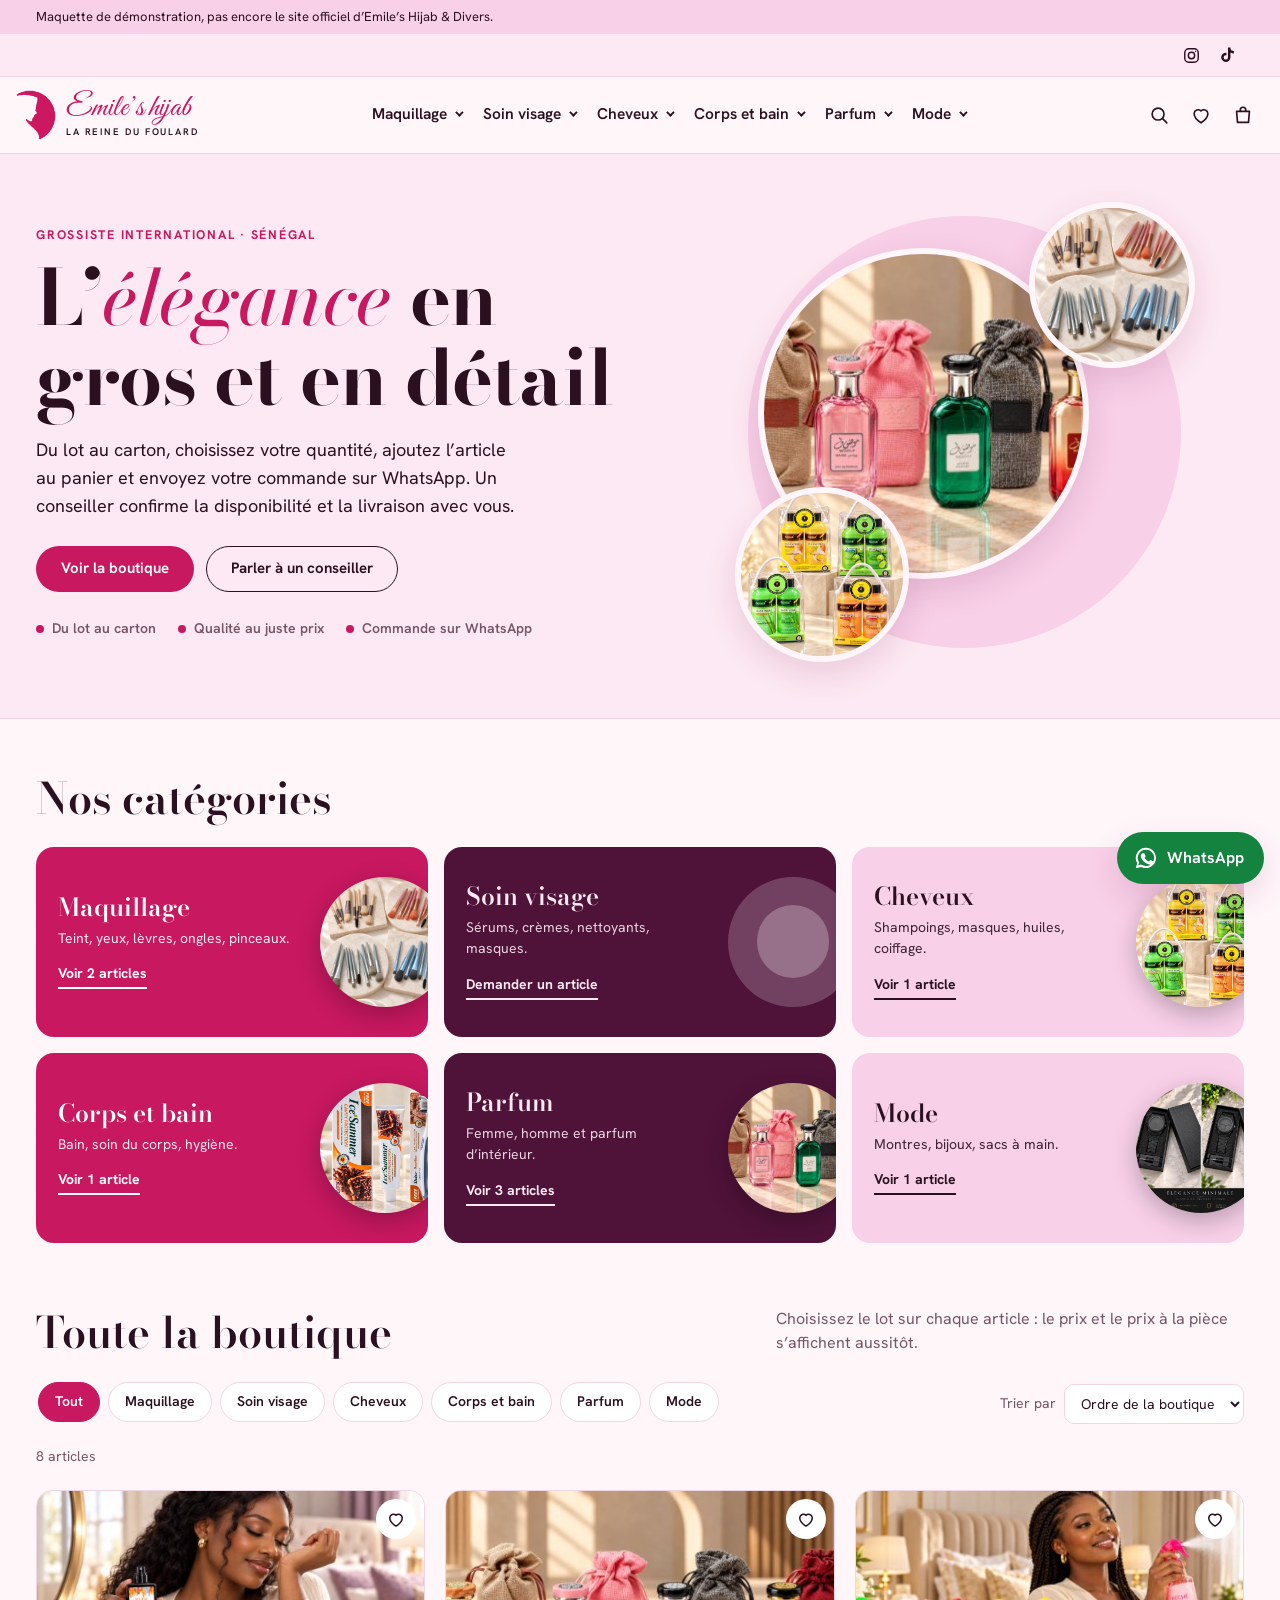
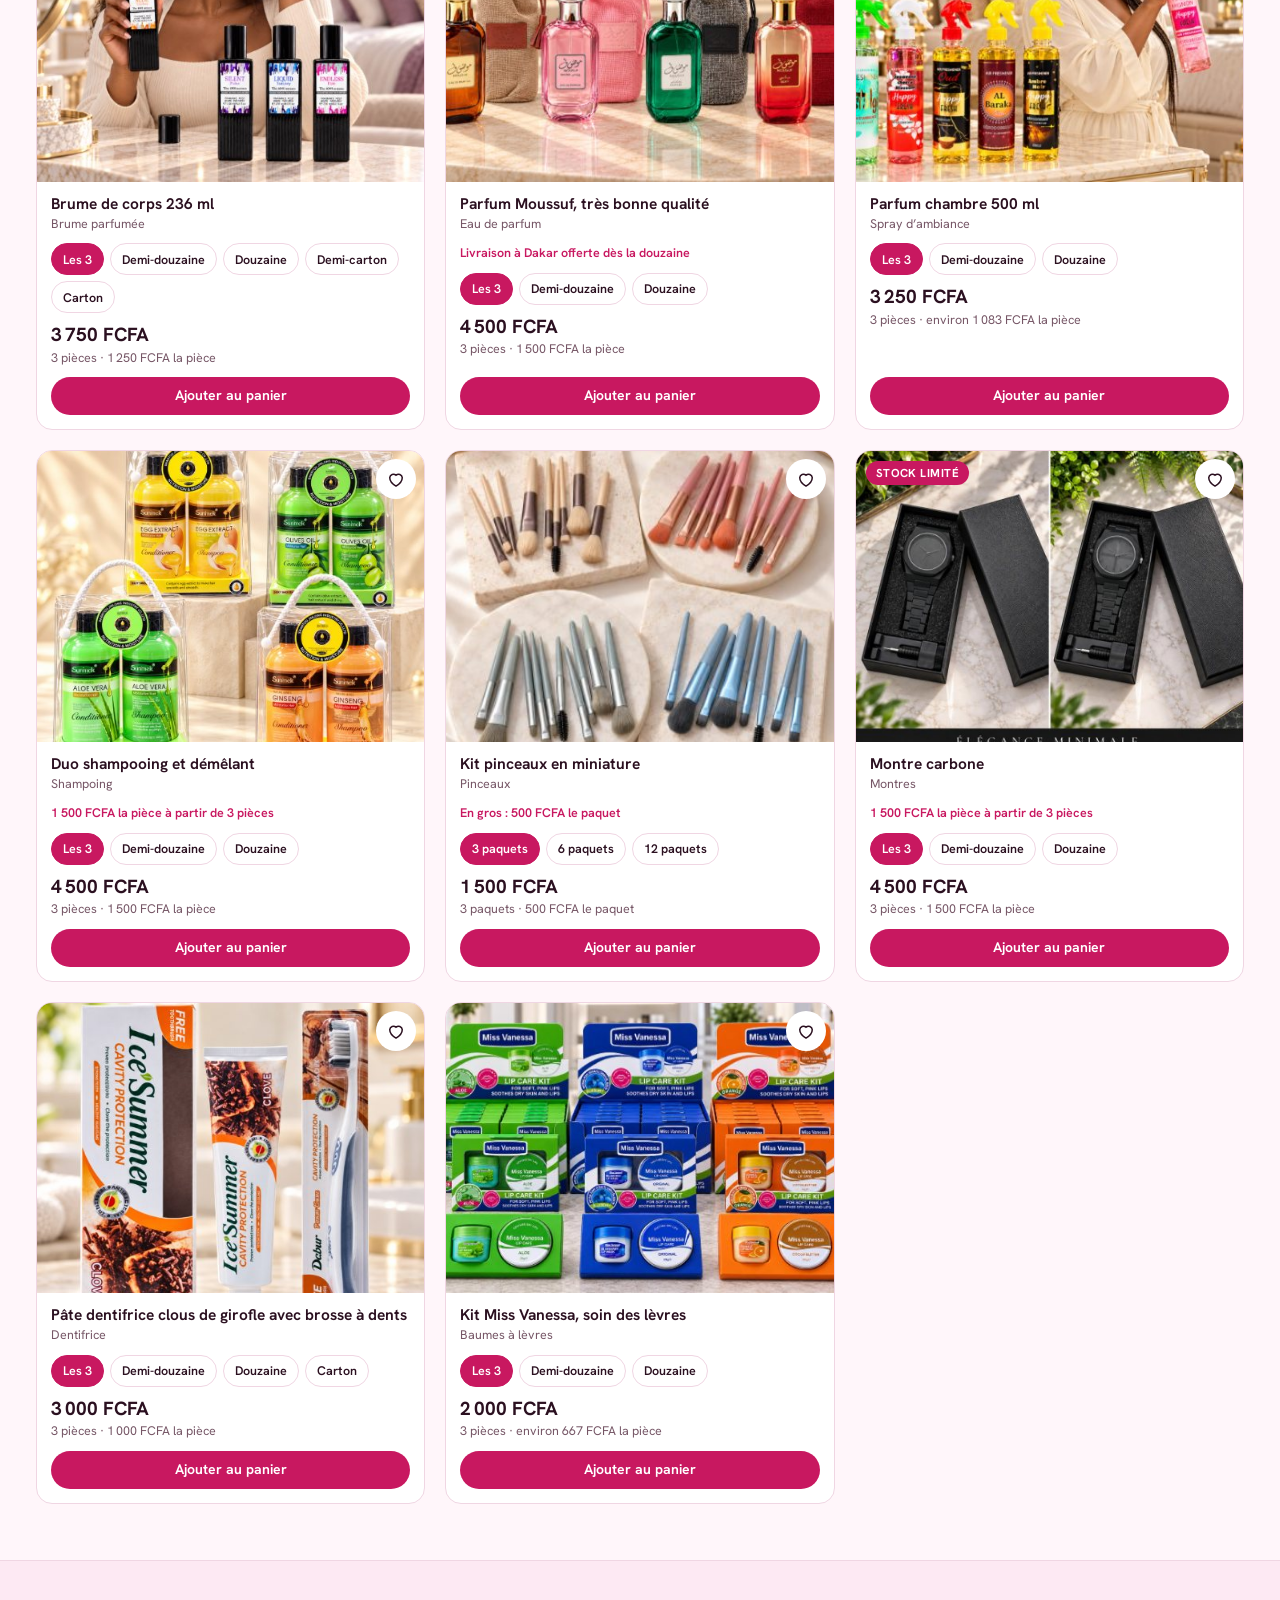
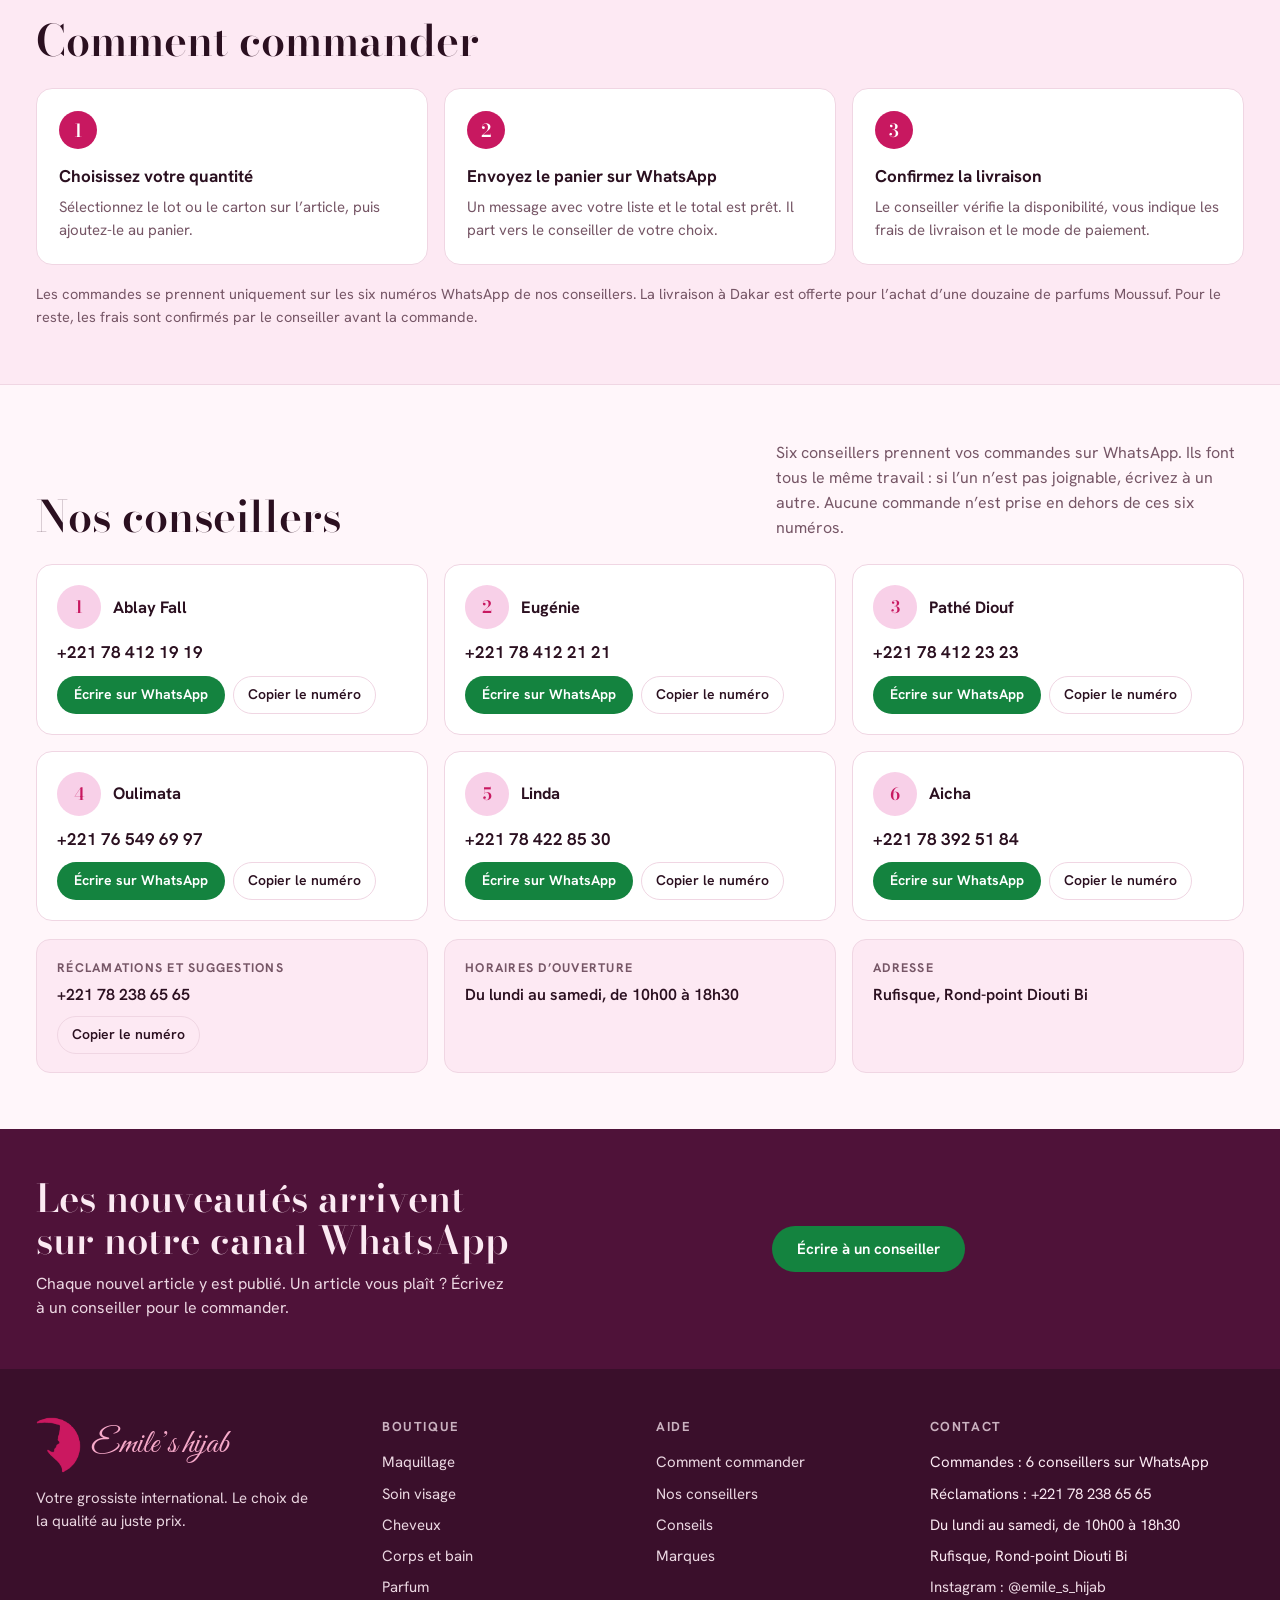
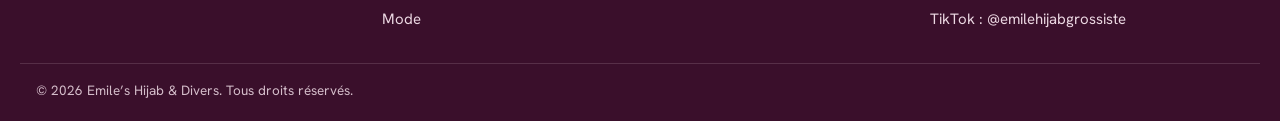
==== commit 024f8115: "Retire Marques, Conseils et Facebook de la barre du haut ; gestion de démonstration sur GitHub Pages" ====
--- a/index.html
+++ b/index.html
@@ -63,6 +63,7 @@
 .preview-in{display:flex;align-items:center;justify-content:space-between;gap:12px;padding-top:7px;padding-bottom:7px}
 .preview-in button{border:0;background:none;width:32px;height:32px;border-radius:50%;flex:none;font-size:16px}
 #noteClose{display:none}
+.page-head .demo-note{margin-top:14px;padding:10px 14px;border-radius:12px;background:var(--blush);color:var(--ink);font-size:14.5px}
 
 /* Barre de rubriques */
 .util{display:none;background:var(--blush-soft);border-bottom:1px solid var(--line);font-size:14px}
@@ -75,10 +76,9 @@
 .util-menu{position:absolute;left:0;top:100%;z-index:46;min-width:200px;padding:8px;background:var(--surface);border:1px solid var(--line);border-radius:12px;box-shadow:var(--shadow)}
 .util-menu button{display:block;width:100%;padding:9px 12px;border:0;background:none;border-radius:8px;text-align:left;font-size:14.5px}
 .util-menu button:hover{background:var(--blush-soft);color:var(--brand)}
-.util-soc{display:flex;align-items:center;gap:2px;color:var(--muted);font-size:13.5px}
+.util-soc{display:flex;align-items:center;gap:2px;margin-left:auto;color:var(--muted);font-size:13.5px}
 .util-soc a{display:grid;place-items:center;width:34px;height:34px;border-radius:50%;color:var(--ink)}
 .util-soc a:hover{background:var(--surface);color:var(--brand)}
-.util-soc .fb{margin-left:6px}
 
 /* En-tête */
 .site-head{position:sticky;top:env(safe-area-inset-top,0px);z-index:40;background:var(--bg);border-bottom:1px solid var(--line)}
@@ -535,7 +535,7 @@
 <div class="owner-bar" id="ownerBar" hidden>
   <div class="wrap owner-in">
     <span class="owner-tag">Mode gestion</span>
-    <span class="owner-msg">Cette barre n’apparaît que pour vous. Les clients ne la voient pas.</span>
+    <span class="owner-msg">Démonstration : vos essais restent sur cet appareil, personne d’autre ne les voit.</span>
     <span class="owner-act">
       <button type="button" class="btn btn-sm owner-btn" data-adm="open">Gérer les produits</button>
       <button type="button" class="btn btn-sm btn-primary" id="ownerPub" data-adm="publish" hidden>Publier</button>
@@ -545,10 +545,6 @@
 
 <div class="util">
   <div class="wrap util-in">
-    <nav class="util-links" aria-label="Rubriques">
-      <button type="button" class="util-link" data-page="marques">Marques</button>
-      <button type="button" class="util-link" data-page="conseils">Conseils</button>
-    </nav>
     <div class="util-soc" id="utilSoc"></div>
   </div>
 </div>
@@ -704,6 +700,7 @@
     <nav class="crumbs" aria-label="Fil d’Ariane"><button type="button" data-page="home">Accueil</button><span aria-hidden="true">›</span><span>Gestion des produits</span></nav>
     <h1>Gestion des produits</h1>
     <p>Ajoutez un produit, changez un prix ou retirez un article. Vos changements restent un brouillon : les clients ne les voient qu’après avoir touché « Publier ».</p>
+    <p class="demo-note">Démonstration : sur le vrai site, « Publier » met la boutique à jour pour tous les clients. Ici, la mise à jour reste sur cet appareil, et le bouton « Remettre la démonstration à zéro » en haut efface les essais.</p>
   </div></div>
   <section class="section" aria-label="Liste des produits"><div class="wrap">
     <div class="adm-bar">
@@ -822,7 +819,117 @@
 </div>
 
 <script type="application/json" id="catalog-data">{"v":1,"rev":1,"products":[{"id":"p1","name":"Brume de corps 236 ml","cat":"parfum","group":"Parfum femme","sub":"Brume parfumée","img":"eb709ed181daf4049444fccc77612eb8","alt":"Brume de corps 236 ml, flacons noirs","packs":[["Les 3",3,3750],["Demi-douzaine",6,7500],["Douzaine",12,15000],["Demi-carton",48,48000],["Carton",96,96000]]},{"id":"p2","name":"Parfum Moussuf, très bonne qualité","cat":"parfum","group":"Parfum femme","sub":"Eau de parfum","brand":"Moussuf","img":"62324389ac9de58f697e6ee863d50e0b","alt":"Parfums Moussuf avec leurs pochons","note":"Livraison à Dakar offerte dès la douzaine","packs":[["Les 3",3,4500],["Demi-douzaine",6,9000],["Douzaine",12,18000]]},{"id":"p3","name":"Parfum chambre 500 ml","cat":"parfum","group":"Parfum intérieur","sub":"Spray d’ambiance","img":"a86da2d3939c31226be4380fa247a03d","alt":"Sprays parfum chambre 500 ml","packs":[["Les 3",3,3250],["Demi-douzaine",6,6500],["Douzaine",12,13000]]},{"id":"p4","name":"Duo shampooing et démêlant","cat":"cheveux","sub":"Shampoing","img":"9a6f90df363fe571f50551f664d6e598","alt":"Duos shampooing et démêlant en pochette","pos":"center 45%","note":"1 500 FCFA la pièce à partir de 3 pièces","packs":[["Les 3",3,4500],["Demi-douzaine",6,9000],["Douzaine",12,18000]]},{"id":"p5","name":"Kit pinceaux en miniature","cat":"maquillage","group":"Pinceaux et accessoires","sub":"Pinceaux","img":"7dd3dec41cac694073fe30db7f5b54cb","alt":"Kits de petits pinceaux de maquillage","pos":"center 40%","unit":"paquet","note":"En gros : 500 FCFA le paquet","packs":[["3 paquets",3,1500],["6 paquets",6,3000],["12 paquets",12,6000]]},{"id":"p6","name":"Montre carbone","cat":"mode","sub":"Montres","img":"bda24e2e6ea2dfd670a1f13c5d58a221","alt":"Montre carbone noire dans son coffret","pos":"center 15%","note":"1 500 FCFA la pièce à partir de 3 pièces","badge":"Stock limité","packs":[["Les 3",3,4500],["Demi-douzaine",6,9000],["Douzaine",12,18000]]},{"id":"p7","name":"Pâte dentifrice clous de girofle avec brosse à dents","cat":"corps","group":"Hygiène bucco-dentaire","sub":"Dentifrice","brand":"Ice Summer","img":"e62bc8a30ffec1ea4ddbe42b524293e5","alt":"Dentifrice clous de girofle et brosse à dents","pos":"center 25%","packs":[["Les 3",3,3000],["Demi-douzaine",6,6000],["Douzaine",12,12000],["Carton",96,86000]]},{"id":"p8","name":"Kit Miss Vanessa, soin des lèvres","cat":"maquillage","group":"Lèvres","sub":"Baumes à lèvres","brand":"Miss Vanessa","img":"22e34d11cf33c116961d12663314c320","alt":"Kits Miss Vanessa de soin des lèvres","packs":[["Les 3",3,2000],["Demi-douzaine",6,4000],["Douzaine",12,8000]]}]}</script>
-<script type="text/plain" id="tpl-src">[base64]/[base64]/[base64]/aW1nU3JjKHAuaW1nKTonJ30KZnVuY3Rpb24gd2FMaW5rKHBob25lLHRleHQpe3JldHVybiAnaHR0cHM6Ly93YS5tZS8nK3Bob25lKyc/dGV4dD0nK2VuY29kZVVSSUNvbXBvbmVudCh0ZXh0KX0KZnVuY3Rpb24gdW5pdE9mKHApe3JldHVybiBwLnVuaXR8fCdwacOoY2UnfQp2YXIgVU5JVF9BUlQ9eydwacOoY2UnOidsYScsJ3BhcXVldCc6J2xlJywnYm/[base64]/[base64]/bmF2QnRuKGMsZy50aXRsZSxudWxsLGcudGl0bGUsJ2cnKTonJykrZy5pdGVtcy5tYXAoZnVuY3Rpb24ocyl7cmV0dXJuIG5hdkJ0bihjLGcudGl0bGUscyxzLGcudGl0bGU/[base64]/d2FMaW5rKGFkdi5waG9uZSxtc2cpOicjJzsKICBhLnNldEF0dHJpYnV0ZSgnYXJpYS1kaXNhYmxlZCcsb2s/[base64]/[base64]/[base64]/[base64]/[base64]/[base64]/[base64]/[base64]/[base64]/[base64]/[base64]/[base64]/[base64]/[base64]/[base64]/[base64]/[base64]/[base64]/[base64]/[base64]/[base64]/[base64]</script>
+<script type="text/plain" id="tpl-src">[base64]/[base64]